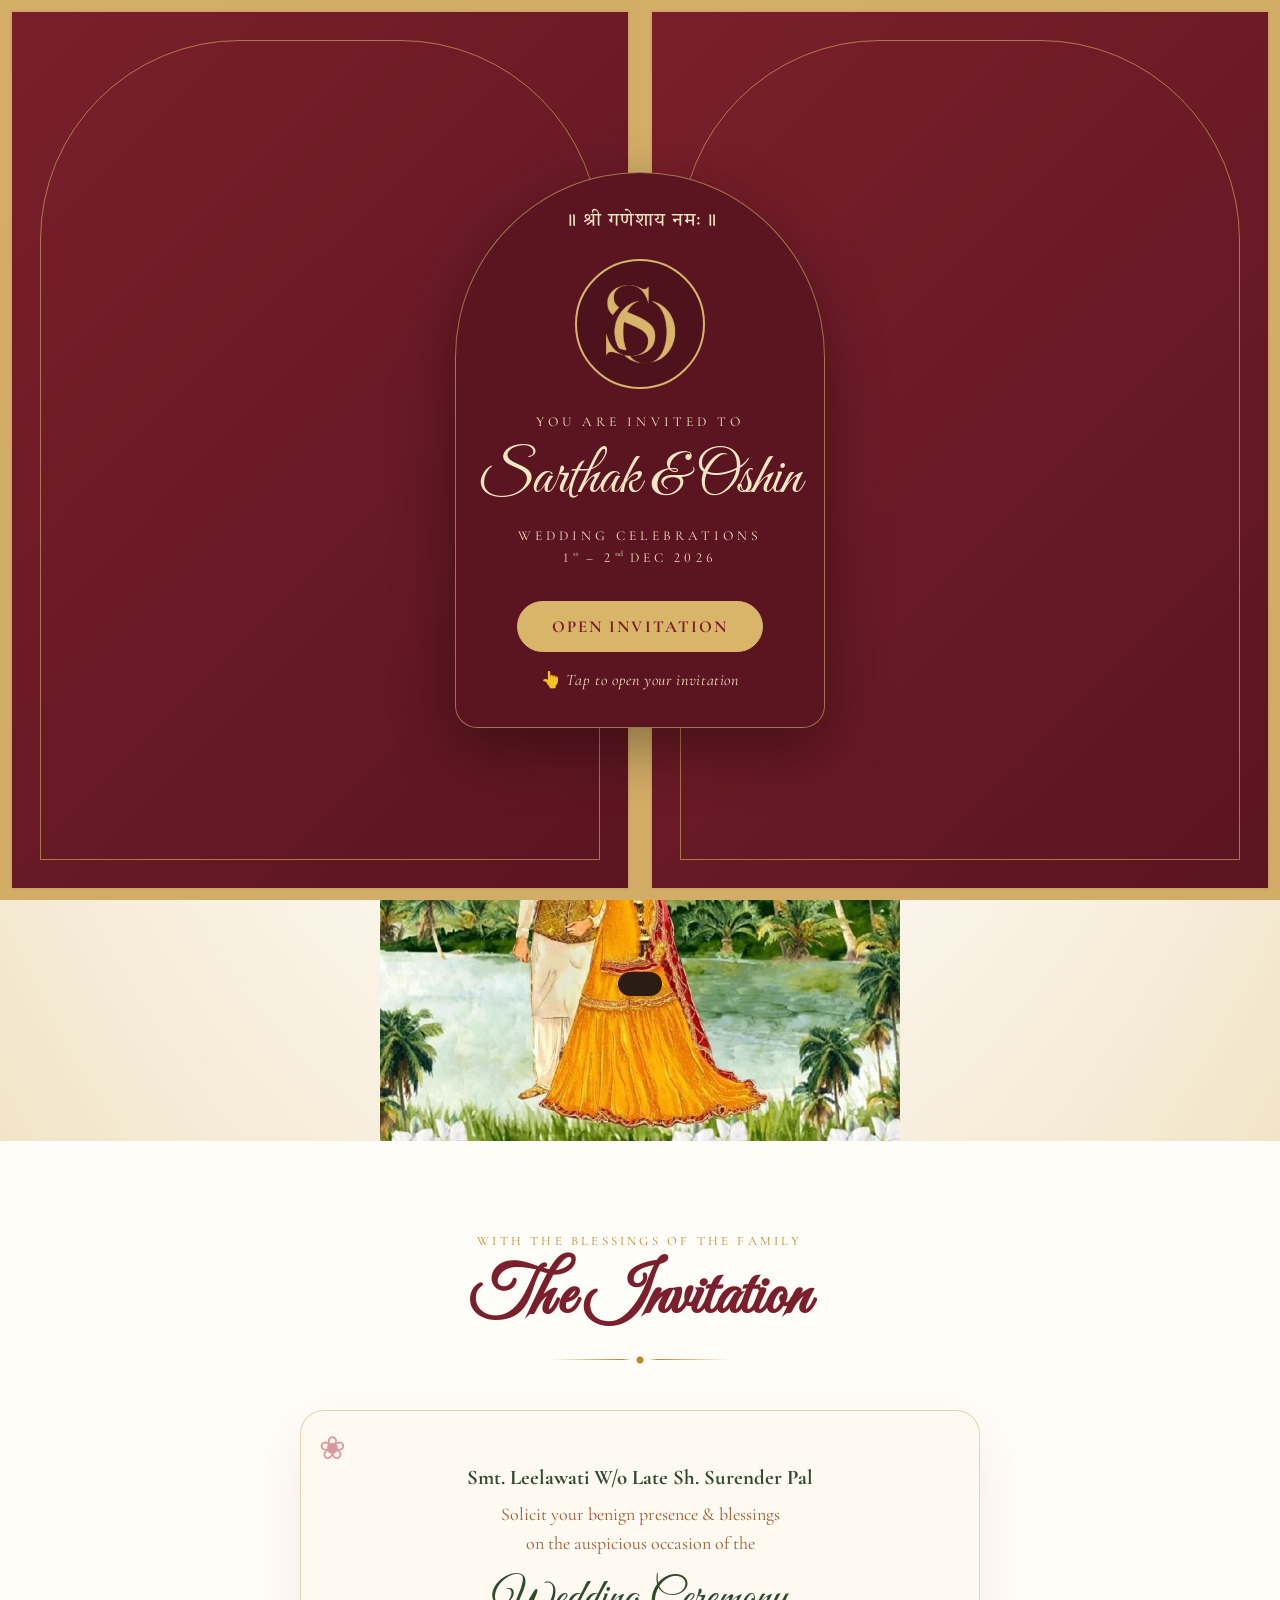
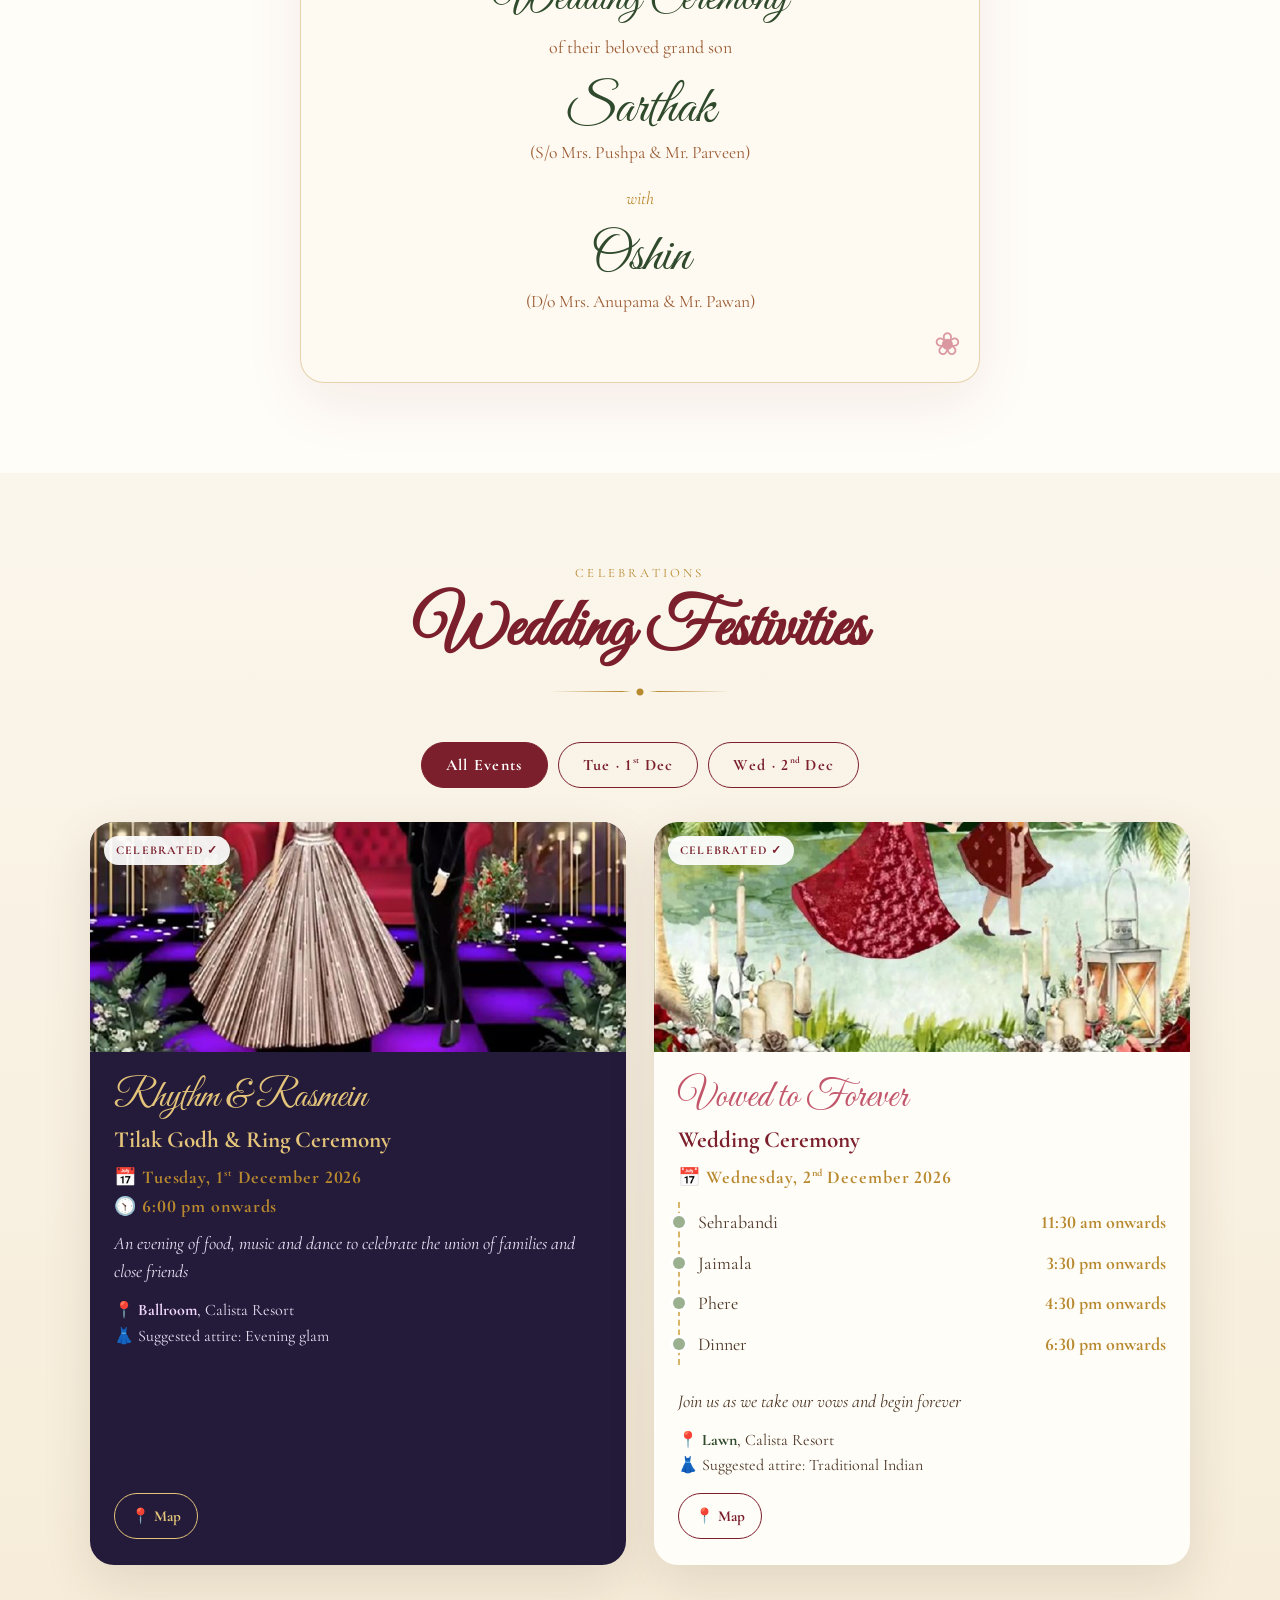
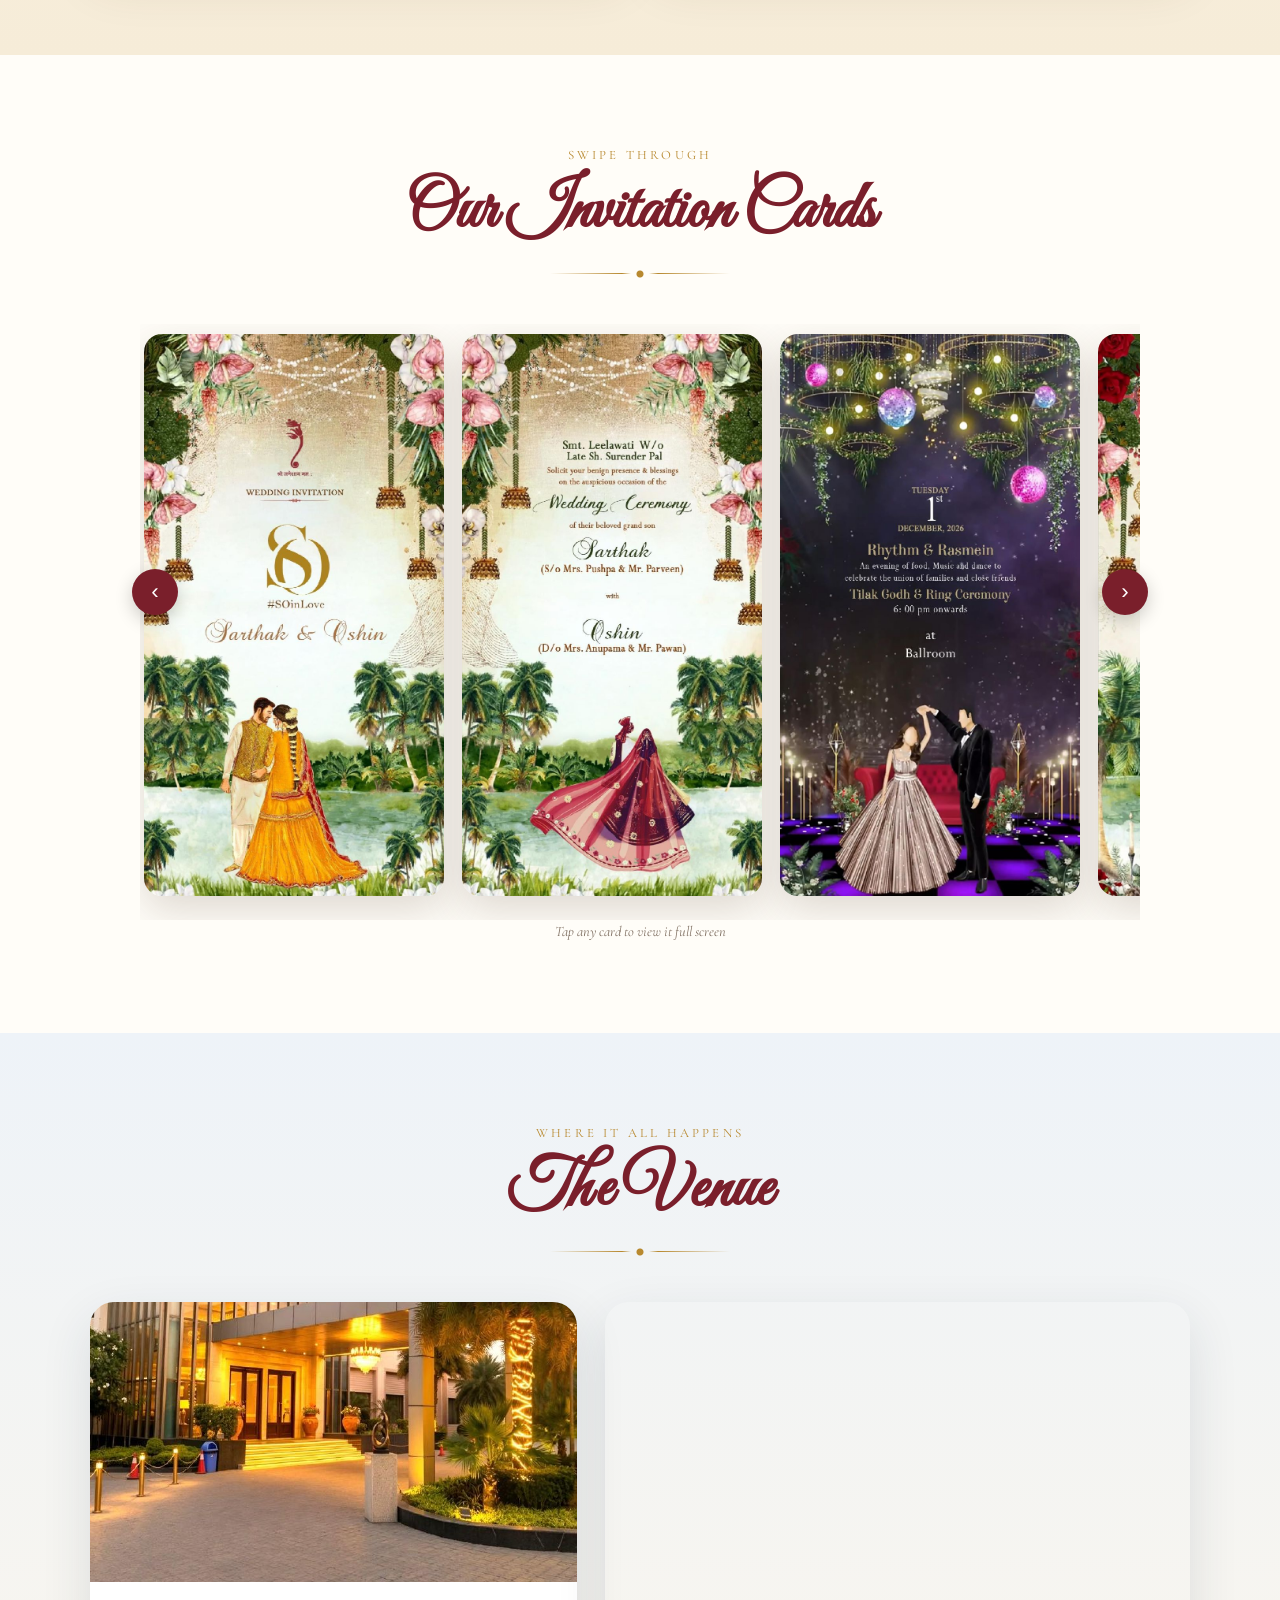
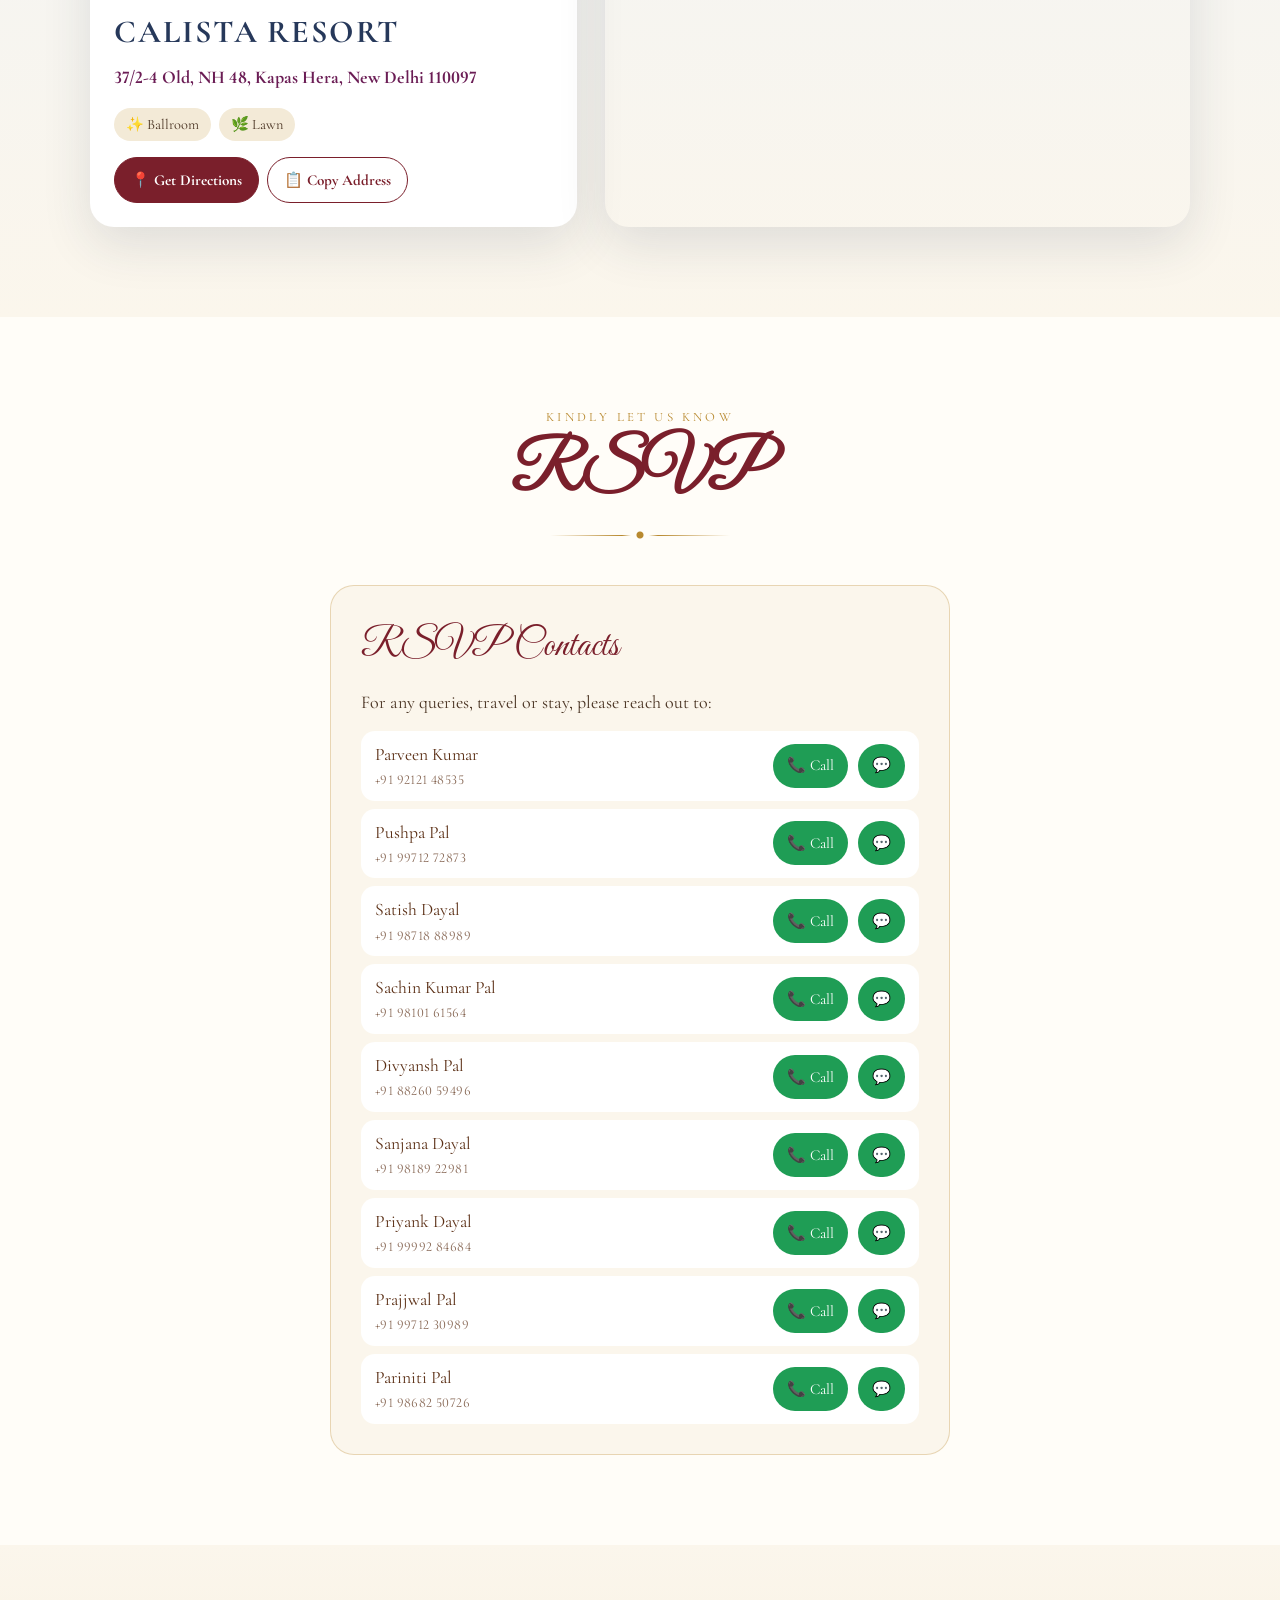
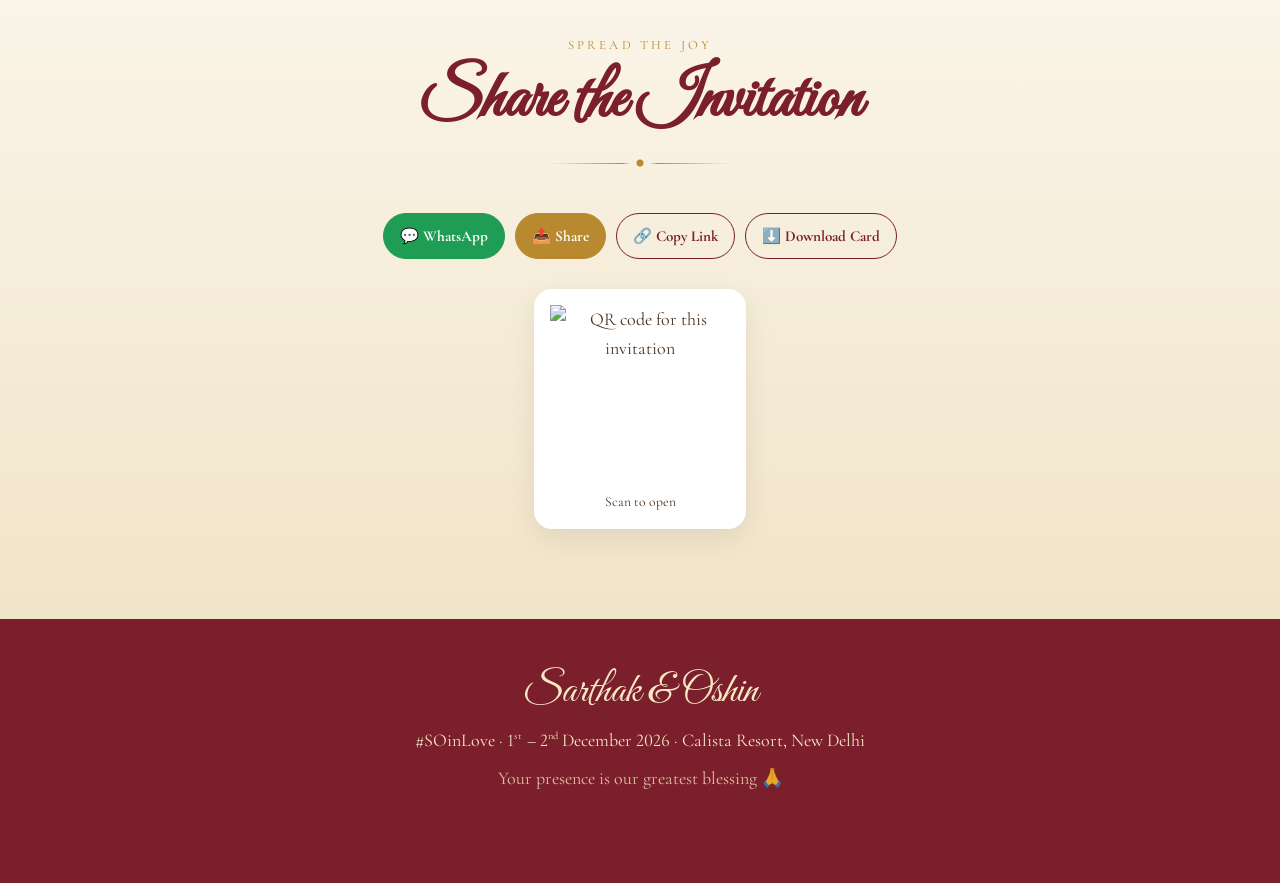
==== engagement-wedding/index.html @ 772fa1c4 "Add Engagement + Wedding invitation at /engagement-wedding/" ====
<!DOCTYPE html>
<html lang="en">
<head>
<meta charset="UTF-8">
<meta name="viewport" content="width=device-width,initial-scale=1">
<title>Sarthak &amp; Oshin | #SOinLove | 1–2 December 2026</title>
<meta name="description" content="You're invited to the wedding of Sarthak & Oshin, 1–2 December 2026 at Calista Resort, New Delhi. #SOinLove">
<meta property="og:title" content="Sarthak & Oshin are getting married! #SOinLove">
<meta property="og:description" content="Tilak Godh & Ring Ceremony and Wedding · 1–2 December 2026 · Calista Resort, New Delhi">
<meta property="og:image" content="https://sartz18.github.io/sarthak-weds-oshin/engagement-wedding/images/page-1.jpg">
<meta property="og:url" content="https://sartz18.github.io/sarthak-weds-oshin/engagement-wedding/">
<link rel="canonical" href="https://sartz18.github.io/sarthak-weds-oshin/engagement-wedding/">
<meta property="og:type" content="website">
<meta name="theme-color" content="#7a1f2b">
<link rel="icon" href="data:image/svg+xml,<svg xmlns='http://www.w3.org/2000/svg' viewBox='0 0 100 100'><text y='.9em' font-size='90'>💍</text></svg>">
<link rel="preconnect" href="https://fonts.googleapis.com">
<link rel="preconnect" href="https://fonts.gstatic.com" crossorigin>
<link href="https://fonts.googleapis.com/css2?family=Cormorant+Garamond:ital,wght@0,400;0,600;0,700;1,400&family=Great+Vibes&family=Tiro+Devanagari+Hindi&display=swap" rel="stylesheet">
<link rel="stylesheet" href="style.css?v=202611012238">
</head>
<body class="locked">

<canvas id="petals"></canvas>

<!-- Opening gate -->
<div id="gate">
  <div class="door l"></div><div class="door r"></div>
  <div class="gate-inner">
    <div class="ganesh">॥ श्री गणेशाय नमः ॥</div>
    <div class="mono" role="img" aria-label="SO monogram"></div>
    <p style="letter-spacing:.3em;font-size:.85rem">YOU ARE INVITED TO</p>
    <h1>Sarthak &amp; Oshin</h1>
    <p style="letter-spacing:.3em;font-size:.85rem">WEDDING CELEBRATIONS</p>
    <p style="letter-spacing:.3em;font-size:.85rem">1<sup class="ord">st</sup> – 2<sup class="ord">nd</sup> DEC 2026</p>
    <p id="guest-greet" style="font-style:italic;margin-top:6px"></p>
    <button class="gate-btn" id="open-btn">Open Invitation</button>
    <p class="gate-hint" aria-hidden="true"><span class="finger">👆</span> Tap to open your invitation</p>
  </div>
</div>

<nav id="nav">
  <a href="#home">Home</a><a href="#invite">Invitation</a><a href="#events">Events</a>
  <a href="#gallery">Cards</a><a href="#venue">Venue</a><a href="#rsvp">RSVP</a><a href="#share">Share</a>
</nav>

<!-- Hero -->
<header id="home">
  <div class="hero-ganesh reveal"><span class="g">🪔</span>श्री गणेशाय नमः</div>
  <p class="hero-tag reveal">WEDDING INVITATION</p>
  <div class="mono-big reveal" role="img" aria-label="SO monogram"></div>
  <div class="hashtag reveal">#SOinLove</div>
  <div class="names reveal">Sarthak &amp; Oshin</div>
  <div class="hero-date reveal">1<sup class="ord">st</sup> – 2<sup class="ord">nd</sup> December 2026</div>
  <div class="hero-venue reveal">Calista Resort · New Delhi</div>
  <div class="countdown reveal" id="countdown"></div>
  <div class="hero-art" role="img" aria-label="Illustration of Sarthak and Oshin"></div>
  <div class="scroll-hint"></div>
</header>

<!-- Invitation -->
<section id="invite">
  <div class="wrap">
    <p class="subtitle reveal">With the blessings of the family</p>
    <h2 class="title reveal">The Invitation</h2>
    <div class="divider"></div>
    <div class="blessing reveal">
      <div class="host">Smt. Leelawati W/o Late Sh. Surender Pal</div>
      <p class="lead">Solicit your benign presence &amp; blessings<br>on the auspicious occasion of the</p>
      <div class="occ">Wedding Ceremony</div>
      <p class="lead" style="margin-top:8px">of their beloved grand son</p>
      <div class="person"><div class="nm">Sarthak</div><div class="par">(S/o Mrs. Pushpa &amp; Mr. Parveen)</div></div>
      <div class="with">with</div>
      <div class="person"><div class="nm">Oshin</div><div class="par">(D/o Mrs. Anupama &amp; Mr. Pawan)</div></div>
    </div>
  </div>
</section>

<!-- Events -->
<section id="events">
  <div class="wrap">
    <p class="subtitle reveal">Celebrations</p>
    <h2 class="title reveal">Wedding Festivities</h2>
    <div class="divider"></div>
    <div class="day-tabs reveal">
      <button class="day-tab active" data-day="all">All Events</button>
      <button class="day-tab" data-day="1">Tue · 1<sup class="ord">st</sup> Dec</button>
      <button class="day-tab" data-day="2">Wed · 2<sup class="ord">nd</sup> Dec</button>
    </div>
    <div class="events-grid" id="events-grid"></div>
  </div>
</section>

<!-- Gallery -->
<section id="gallery">
  <div class="wrap">
    <p class="subtitle reveal">Swipe through</p>
    <h2 class="title reveal">Our Invitation Cards</h2>
    <div class="divider"></div>
    <div class="slider reveal">
      <button class="arrow prev" aria-label="Previous">‹</button>
      <div class="track" id="track"></div>
      <button class="arrow next" aria-label="Next">›</button>
    </div>
    <p class="hint">Tap any card to view it full screen</p>
  </div>
</section>
<div id="lightbox" role="dialog" aria-modal="true">
  <button id="lb-close" aria-label="Close">✕</button>
  <button id="lb-prev" aria-label="Previous">‹</button>
  <img id="lb-img" alt="Invitation card">
  <button id="lb-next" aria-label="Next">›</button>
  <div id="lb-count"></div>
</div>

<!-- Venue -->
<section id="venue">
  <div class="wrap">
    <p class="subtitle reveal">Where it all happens</p>
    <h2 class="title reveal">The Venue</h2>
    <div class="divider"></div>
    <div class="venue-grid">
      <div class="venue-card reveal">
        <div class="venue-photo" role="img" aria-label="Calista Resort entrance"></div>
        <div class="venue-info">
          <h3>CALISTA RESORT</h3>
          <div class="addr" id="venue-addr"></div>
          <div class="spots"><span>✨ Ballroom</span><span>🌿 Lawn</span></div>
          <div style="display:flex;gap:8px;flex-wrap:wrap">
            <a class="btn" id="dir-btn" target="_blank" rel="noopener">📍 Get Directions</a>
            <button class="btn ghost" id="copy-addr">📋 Copy Address</button>
          </div>
        </div>
      </div>
      <div class="map reveal"><iframe id="map-frame" loading="lazy" title="Map to Calista Resort" referrerpolicy="no-referrer-when-downgrade"></iframe></div>
    </div>
  </div>
</section>

<!-- RSVP -->
<section id="rsvp">
  <div class="wrap">
    <p class="subtitle reveal">Kindly let us know</p>
    <h2 class="title reveal">RSVP</h2>
    <div class="divider"></div>
    <div class="rsvp-grid">
      <div class="panel reveal">
        <h3>RSVP Contacts</h3>
        <p style="margin-bottom:14px">For any queries, travel or stay, please reach out to:</p>
        <ul class="hosts" id="hosts"></ul>
      </div>
    </div>
  </div>
</section>

<!-- Share -->
<section id="share">
  <div class="wrap">
    <p class="subtitle reveal">Spread the joy</p>
    <h2 class="title reveal">Share the Invitation</h2>
    <div class="divider"></div>
    <div class="share-row reveal">
      <button class="btn wa" id="share-wa">💬 WhatsApp</button>
      <button class="btn gold" id="share-native">📤 Share</button>
      <button class="btn ghost" id="share-copy">🔗 Copy Link</button>
      <a class="btn ghost" id="download-card" href="images/page-1.jpg" download="Sarthak-Oshin-Invite.jpg">⬇️ Download Card</a>
    </div>
    <div class="qr reveal"><img id="qr" alt="QR code for this invitation"><p style="font-size:.85rem;margin-top:6px">Scan to open</p></div>
  </div>
</section>

<footer>
  <div class="script">Sarthak &amp; Oshin</div>
  <p>#SOinLove · 1<sup class="ord">st</sup> – 2<sup class="ord">nd</sup> December 2026 · Calista Resort, New Delhi</p>
  <p style="margin-top:10px;opacity:.8">Your presence is our greatest blessing 🙏</p>
</footer>

<audio id="music" loop preload="none" src="music.mp3"></audio>
<button class="fab" id="music-btn" aria-label="Play music" hidden>🎵</button>
<button id="scroll-cue" aria-label="Scroll down for more details">Scroll down for details<span class="chev" aria-hidden="true"></span></button>
<button class="fab" id="top-btn" aria-label="Back to top">↑</button>
<div id="toast"></div>

<script src="app.js?v=202611012238"></script>
</body>
</html>
---- engagement-wedding/style.css ----
:root{
  --cream:#fbf6ec; --ivory:#fffdf8; --gold:#b8892f; --gold-2:#d9b56a;
  --maroon:#7a1f2b; --rose:#c2566b; --green:#2f4a2c; --ink:#4a3423;
  --night:#241a3a;
  --script:'Great Vibes',cursive; --serif:'Cormorant Garamond',Georgia,serif;
  --deva:'Tiro Devanagari Hindi',serif;
}
*{box-sizing:border-box;margin:0;padding:0}
html{scroll-behavior:smooth}
body{font-family:var(--serif);color:var(--ink);background:var(--cream);font-size:18px;line-height:1.6;overflow-x:hidden}
body.locked{overflow:hidden}
img{max-width:100%;display:block}
a{color:inherit}
.script{font-family:var(--script);font-weight:400}
.gold{color:var(--gold)}
section{padding:90px 20px;position:relative}
.wrap{max-width:1100px;margin:0 auto}
.title{font-family:var(--script);font-size:clamp(2.6rem,7vw,4.2rem);color:var(--maroon);text-align:center;line-height:1.1}
.subtitle{text-align:center;letter-spacing:.25em;text-transform:uppercase;font-size:.8rem;color:var(--gold);margin-bottom:10px}
.divider{width:180px;height:20px;margin:14px auto 40px;background:
  radial-gradient(circle,var(--gold) 3px,transparent 4px) center/20px 20px no-repeat,
  linear-gradient(90deg,transparent,var(--gold) 40%,transparent 45%,transparent 55%,var(--gold) 60%,transparent) center/100% 1px no-repeat}

/* ---------- Petals canvas ---------- */
#petals{position:fixed;inset:0;pointer-events:none;z-index:50}

/* ---------- Opening gate ---------- */
#gate{position:fixed;inset:0;z-index:100;display:flex;align-items:center;justify-content:center;
  background:radial-gradient(ellipse at center,#fffaf0 0%,#f3e3c3 70%,#e6cf9f 100%);transition:opacity 1s ease,visibility 1s}
#gate.open{opacity:0;visibility:hidden}
.door{position:absolute;top:0;bottom:0;width:50%;background:linear-gradient(135deg,#7a1f2b,#5a1520);transition:transform 1.4s cubic-bezier(.7,0,.3,1);
  box-shadow:inset 0 0 0 10px rgba(217,181,106,.5),inset 0 0 0 12px rgba(217,181,106,.9)}
.door.l{left:0;transform-origin:left}.door.r{right:0;transform-origin:right}
.door::after{content:"";position:absolute;inset:40px;border:1px solid rgba(217,181,106,.6);border-radius:200px 200px 0 0}
#gate.open .door.l{transform:perspective(1200px) rotateY(-100deg)}
#gate.open .door.r{transform:perspective(1200px) rotateY(100deg)}
.gate-inner{position:relative;z-index:2;text-align:center;color:#f7e7c4;padding:34px 22px;max-width:92vw;border-radius:200px 200px 24px 24px;background:#5a1520;border:1px solid rgba(217,181,106,.6);box-shadow:0 20px 60px rgba(0,0,0,.35);transition:opacity .5s}
#gate.open .gate-inner{opacity:0}
.gate-inner .ganesh{font-family:var(--deva);font-size:1.2rem;letter-spacing:.05em}
.gate-inner .mono{width:130px;height:130px;margin:22px auto;border-radius:50%;border:2px solid var(--gold-2);background:rgba(0,0,0,.15);animation:pulse 2.4s infinite;position:relative}
.gate-inner .mono::after{content:"";position:absolute;inset:22px 26px;background:var(--gold-2)}
.gate-inner h1{font-family:var(--script);font-weight:400;font-size:clamp(2.4rem,8vw,3.6rem)}
.gate-btn{margin-top:26px;padding:14px 34px;border-radius:40px;border:1px solid var(--gold-2);background:var(--gold-2);color:var(--maroon);
  font-family:var(--serif);font-size:1.05rem;font-weight:700;letter-spacing:.12em;text-transform:uppercase;cursor:pointer;animation:glow 2s infinite}
@keyframes pulse{0%,100%{transform:scale(1)}50%{transform:scale(1.06)}}
@keyframes glow{0%,100%{box-shadow:0 0 0 0 rgba(217,181,106,.6)}50%{box-shadow:0 0 0 14px rgba(217,181,106,0)}}

/* ---------- Nav ---------- */
nav{position:fixed;top:0;left:0;right:0;z-index:40;display:flex;justify-content:center;gap:4px;flex-wrap:wrap;padding:10px;
  background:rgba(251,246,236,.85);-webkit-backdrop-filter:blur(10px);backdrop-filter:blur(10px);border-bottom:1px solid rgba(184,137,47,.25);transform:translateY(-100%);transition:transform .4s}
nav.show{transform:none}
nav a{text-decoration:none;font-size:.85rem;letter-spacing:.12em;text-transform:uppercase;padding:6px 12px;border-radius:20px;color:var(--maroon)}
nav a:hover,nav a.active{background:var(--maroon);color:#fff}
@media(max-width:640px){nav{flex-wrap:nowrap;overflow-x:auto;justify-content:flex-start}nav a{white-space:nowrap;font-size:.75rem}}

/* ---------- Hero ---------- */
#home{min-height:100vh;min-height:100svh;padding:80px 20px 0;display:flex;flex-direction:column;align-items:center;text-align:center;
  background:radial-gradient(ellipse at top,#fffdf6 0%,var(--cream) 60%,#f1e4c8 100%);overflow:hidden}
.hero-ganesh{font-family:var(--deva);color:var(--maroon);font-size:1rem}
.hero-ganesh .g{font-size:2.6rem;display:block;line-height:1}
.hero-tag{letter-spacing:.3em;font-size:.85rem;color:var(--ink);margin-top:14px}
.mono-big{width:clamp(120px,32vw,170px);aspect-ratio:507/567;margin:14px auto 10px;
  background:linear-gradient(120deg,#9c7221,#e8c97a,#9c7221);background-size:200% auto;animation:shine 4s linear infinite}
.gate-inner .mono::after,.mono-big{-webkit-mask:url(images/monogram.png) center/contain no-repeat;mask:url(images/monogram.png) center/contain no-repeat}
@keyframes shine{to{background-position:200% center}}
.hashtag{font-style:italic;color:var(--ink);font-size:1.1rem}
.names{font-family:var(--script);font-size:clamp(3rem,11vw,5.5rem);color:#8d5a3b;line-height:1.1;margin-top:8px}
.hero-date{margin-top:10px;font-size:1.15rem;letter-spacing:.2em;text-transform:uppercase;color:var(--maroon)}
.hero-venue{font-size:1rem;color:var(--ink)}
.countdown{display:flex;gap:12px;justify-content:center;margin:26px 0;flex-wrap:wrap}
.cd{min-width:78px;padding:12px 8px;border-radius:14px;background:var(--ivory);border:1px solid rgba(184,137,47,.35);box-shadow:0 6px 20px rgba(122,31,43,.08)}
.cd b{display:block;font-size:2rem;color:var(--maroon);line-height:1.1;font-variant-numeric:lining-nums tabular-nums}
.cd span{font-size:.7rem;letter-spacing:.2em;text-transform:uppercase;color:var(--gold)}
.cd-msg{font-family:var(--script);font-size:2.2rem;color:var(--maroon)}
.hero-art{width:min(520px,100%);margin-top:auto;aspect-ratio:760/640;background:url(images/page-1.jpg) center bottom/cover no-repeat;
  -webkit-mask-image:linear-gradient(to bottom,transparent 0%,#000 25%);mask-image:linear-gradient(to bottom,transparent 0%,#000 25%)}
.scroll-hint{position:absolute;bottom:18px;left:50%;transform:translateX(-50%);width:26px;height:42px;border:2px solid var(--maroon);border-radius:14px;opacity:.7}
.scroll-hint::after{content:"";position:absolute;left:50%;top:8px;width:4px;height:8px;margin-left:-2px;border-radius:2px;background:var(--maroon);animation:scroll 1.6s infinite}
@keyframes scroll{to{transform:translateY(14px);opacity:0}}

/* ---------- Family / invitation ---------- */
#invite{background:var(--ivory)}
.blessing{max-width:680px;margin:0 auto;text-align:center;padding:50px 28px;border-radius:24px;background:#fffaf1;
  border:1px solid rgba(184,137,47,.35);box-shadow:0 20px 60px rgba(122,31,43,.08);position:relative}
.blessing::before,.blessing::after{content:"❀";position:absolute;font-size:2rem;color:var(--rose);opacity:.6}
.blessing::before{top:12px;left:18px}.blessing::after{bottom:12px;right:18px}
.blessing .host{font-weight:700;font-size:1.3rem;color:var(--green)}
.blessing .lead{color:#9a5b33;margin:6px 0 18px}
.blessing .occ{font-family:var(--script);font-size:2.8rem;color:var(--green);line-height:1.1}
.person{margin:16px 0}
.person .nm{font-family:var(--script);font-size:3.4rem;color:var(--green);line-height:1.1}
.person .par{color:#9a5b33;font-size:1.1rem}
.with{font-style:italic;color:var(--gold)}

/* ---------- Events ---------- */
#events{background:linear-gradient(180deg,var(--cream),#f6ecd8)}
.day-tabs{display:flex;justify-content:center;gap:10px;margin-bottom:34px;flex-wrap:wrap}
.day-tab{padding:12px 24px;border-radius:40px;border:1px solid var(--maroon);background:transparent;color:var(--maroon);font-family:var(--serif);
  font-size:1rem;font-weight:700;letter-spacing:.08em;cursor:pointer;transition:.3s}
.day-tab.active,.day-tab:hover{background:var(--maroon);color:#fff}
.events-grid{display:grid;grid-template-columns:repeat(auto-fit,minmax(300px,1fr));gap:28px}
.ev{border-radius:24px;overflow:hidden;background:var(--ivory);box-shadow:0 18px 50px rgba(74,52,35,.12);display:flex;flex-direction:column;
  transition:transform .5s,box-shadow .5s;transform-style:preserve-3d}
.ev:hover{box-shadow:0 26px 70px rgba(122,31,43,.2)}
.ev.hidden{display:none}
.ev-art{height:230px;background-size:cover;background-position:center 100%;position:relative}
.ev-art .badge{position:absolute;top:14px;left:14px;padding:5px 12px;border-radius:20px;font-size:.75rem;font-weight:700;letter-spacing:.1em;
  text-transform:uppercase;background:rgba(255,255,255,.92);color:var(--maroon)}
.ev-art .badge.live{background:#d6304a;color:#fff;animation:glow 1.6s infinite}
.ev-body{padding:24px 24px 26px;flex:1;display:flex;flex-direction:column}
.ev-theme{font-family:var(--script);font-size:2.4rem;line-height:1.1;color:var(--rose)}
.ev h3{font-size:1.45rem;color:var(--maroon);margin:4px 0}
.ev .when{color:var(--gold);font-weight:700;letter-spacing:.05em}
.ev .desc{font-style:italic;margin:8px 0 12px}
.ev .where{font-size:1rem}
.ev .where b{color:var(--green)}
.timeline{list-style:none;margin:10px 0 14px;border-left:2px dashed var(--gold-2);padding-left:18px}
.timeline li{position:relative;padding:6px 0;display:flex;justify-content:space-between;gap:10px}
.timeline li::before{content:"";position:absolute;left:-25px;top:14px;width:12px;height:12px;border-radius:50%;background:var(--gold);box-shadow:0 0 0 3px #fff}
.timeline li.done::before{background:#9bb08f}
.timeline li.now::before{background:#d6304a;animation:glow 1.6s infinite}
.timeline li span:last-child{color:var(--gold);font-weight:700;white-space:nowrap}
.ev-actions{margin-top:auto;display:flex;gap:8px;flex-wrap:wrap;padding-top:14px}
.btn{display:inline-flex;align-items:center;gap:6px;padding:10px 16px;border-radius:30px;border:1px solid var(--maroon);background:var(--maroon);color:#fff;
  font-family:var(--serif);font-size:.95rem;font-weight:700;text-decoration:none;cursor:pointer;transition:.25s}
.btn:hover{transform:translateY(-2px);box-shadow:0 8px 20px rgba(122,31,43,.25)}
.btn.ghost{background:transparent;color:var(--maroon)}
.btn.gold{background:var(--gold);border-color:var(--gold)}
.btn.wa{background:#1f9d55;border-color:#1f9d55}
.ev.night{background:var(--night);color:#e9e2f5}
.ev.night h3,.ev.night .ev-theme{color:#e3c47a}
.ev.night .where b{color:#f1d7ff}
.ev.night .btn.ghost{color:#e3c47a;border-color:#e3c47a}

/* ---------- Gallery ---------- */
#gallery{background:var(--ivory)}
.slider{position:relative;max-width:1000px;margin:0 auto}
.track{display:flex;gap:18px;overflow-x:auto;scroll-snap-type:x mandatory;padding:10px 4px 24px;scrollbar-width:none}
.track::-webkit-scrollbar{display:none}
.track figure{flex:0 0 min(300px,75vw);scroll-snap-align:center;border-radius:18px;overflow:hidden;cursor:zoom-in;box-shadow:0 14px 40px rgba(74,52,35,.18);transition:transform .4s}
.track figure:hover{transform:scale(1.03)}
.track img{width:100%;aspect-ratio:760/1425;object-fit:cover}
.arrow{position:absolute;top:45%;transform:translateY(-50%);width:46px;height:46px;border-radius:50%;border:none;background:var(--maroon);color:#fff;font-size:1.4rem;cursor:pointer;z-index:2;box-shadow:0 6px 18px rgba(0,0,0,.2)}
.arrow.prev{left:-8px}.arrow.next{right:-8px}
@media(max-width:640px){.arrow{display:none}}
.hint{text-align:center;font-size:.9rem;font-style:italic;opacity:.7}
#lightbox{position:fixed;inset:0;z-index:90;background:rgba(20,10,10,.92);display:none;align-items:center;justify-content:center;padding:20px}
#lightbox.show{display:flex}
#lightbox img{max-height:92vh;max-width:92vw;border-radius:12px;box-shadow:0 0 60px rgba(0,0,0,.6)}
#lightbox button{position:absolute;background:rgba(255,255,255,.15);color:#fff;border:none;width:50px;height:50px;border-radius:50%;font-size:1.5rem;cursor:pointer}
#lb-close{top:16px;right:16px}#lb-prev{left:12px;top:50%}#lb-next{right:12px;top:50%}
#lb-count{position:absolute;bottom:16px;left:0;right:0;text-align:center;color:#ddd;font-size:.9rem}

/* ---------- Venue ---------- */
#venue{background:linear-gradient(180deg,#eef3f8,var(--cream))}
.venue-grid{display:grid;grid-template-columns:1fr 1.2fr;gap:28px;align-items:stretch}
@media(max-width:800px){.venue-grid{grid-template-columns:1fr}}
.venue-card{border-radius:24px;overflow:hidden;background:#fff;box-shadow:0 18px 50px rgba(36,48,72,.12);display:flex;flex-direction:column}
.venue-photo{height:280px;background:url(images/page-6.jpg) center 85%/cover}
.venue-info{padding:24px}
.venue-info h3{font-size:2rem;letter-spacing:.06em;color:#26385a}
.venue-info .addr{color:#6b1d55;font-weight:700;margin:6px 0 16px}
.spots{display:flex;gap:8px;flex-wrap:wrap;margin-bottom:16px}
.spots span{padding:5px 12px;border-radius:20px;background:#f3ead7;font-size:.9rem}
.map{border-radius:24px;overflow:hidden;min-height:360px;box-shadow:0 18px 50px rgba(36,48,72,.12)}
.map iframe{width:100%;height:100%;min-height:360px;border:0}

/* ---------- RSVP ---------- */
#rsvp{background:var(--ivory)}
.rsvp-grid{display:grid;grid-template-columns:1fr 1fr;gap:28px}
@media(max-width:800px){.rsvp-grid{grid-template-columns:1fr}}
.panel{background:var(--cream);border-radius:24px;padding:30px;border:1px solid rgba(184,137,47,.3)}
.panel h3{font-family:var(--script);font-size:2.4rem;color:var(--maroon);font-weight:400;margin-bottom:10px}
.hosts{list-style:none;display:grid;gap:8px}
.hosts li{display:flex;justify-content:space-between;align-items:center;gap:10px;padding:10px 14px;background:#fff;border-radius:14px;font-size:1.1rem;color:#5a2e14}
.hosts .ph{display:block;font-size:.85rem;opacity:.75;letter-spacing:.03em}
.hosts .acts{display:flex;gap:6px;flex-shrink:0}
.hosts a{font-size:.85rem;text-decoration:none;padding:5px 10px;border-radius:16px;background:#1f9d55;color:#fff}
form label{display:block;font-size:.85rem;letter-spacing:.12em;text-transform:uppercase;color:var(--gold);margin:12px 0 4px}
form input,form select,form textarea{width:100%;padding:12px 14px;border-radius:12px;border:1px solid rgba(184,137,47,.45);background:#fff;font-family:var(--serif);font-size:1.05rem;color:var(--ink)}
form textarea{min-height:90px;resize:vertical}
.checks{display:flex;flex-wrap:wrap;gap:8px}
.checks label{display:flex;align-items:center;gap:6px;margin:0;padding:8px 12px;border-radius:20px;background:#fff;border:1px solid rgba(184,137,47,.4);
  text-transform:none;letter-spacing:0;font-size:.95rem;color:var(--ink);cursor:pointer}
.checks input{width:auto}
form .btn{margin-top:18px;width:100%;justify-content:center;font-size:1.05rem;padding:14px}

/* ---------- Share / footer ---------- */
#share{text-align:center;background:linear-gradient(180deg,var(--cream),#f1e4c8)}
.share-row{display:flex;gap:10px;justify-content:center;flex-wrap:wrap;margin:20px 0 30px}
.qr{display:inline-block;padding:16px;background:#fff;border-radius:18px;box-shadow:0 10px 30px rgba(0,0,0,.08)}
.qr img{width:180px;height:180px}
footer{background:var(--maroon);color:#f7e7c4;text-align:center;padding:40px 20px 90px}
footer .script{font-size:2.6rem}

/* ---------- Floating buttons / toast ---------- */
.fab{position:fixed;right:16px;z-index:45;width:52px;height:52px;border-radius:50%;border:none;background:var(--maroon);color:#fff;font-size:1.3rem;
  cursor:pointer;box-shadow:0 8px 24px rgba(0,0,0,.25);display:flex;align-items:center;justify-content:center}
#music-btn{bottom:84px}#top-btn{bottom:20px;opacity:0;pointer-events:none;transition:.3s}
#top-btn.show{opacity:1;pointer-events:auto}
#music-btn.playing{animation:spin 4s linear infinite}
@keyframes spin{to{transform:rotate(360deg)}}
#toast{position:fixed;bottom:24px;left:50%;transform:translate(-50%,120px);background:#2b1d14;color:#fff;padding:12px 22px;border-radius:30px;z-index:95;transition:transform .4s;font-size:1rem}
#toast.show{transform:translate(-50%,0)}

/* ---------- Reveal animation ---------- */
.reveal{opacity:0;transform:translateY(40px);transition:opacity 1s ease,transform 1s ease}
.reveal.in{opacity:1;transform:none}
@media(prefers-reduced-motion:reduce){*{animation:none!important;transition:none!important}.reveal{opacity:1;transform:none}}
.fab[hidden]{display:none}
@media(max-width:420px){.countdown{gap:7px}.cd{min-width:70px;padding:10px 4px}.cd b{font-size:1.7rem}.cd span{font-size:.6rem;letter-spacing:.12em}}

/* single RSVP contacts panel, centred */
.rsvp-grid{grid-template-columns:1fr;max-width:620px;margin:0 auto}
.hero-date sup{text-transform:lowercase;font-size:.6em;letter-spacing:.05em;vertical-align:super;line-height:0}

/* ================= Mobile fixes ================= */
/* 3 & 4. Comfortable tap targets (≈44px) */
nav a{min-height:44px;display:inline-flex;align-items:center;padding:6px 14px}
.btn{min-height:44px}
.hosts .acts{gap:10px}
.hosts a{min-height:44px;min-width:44px;display:inline-flex;align-items:center;justify-content:center;padding:6px 14px;border-radius:22px;font-size:.95rem}
/* 4. Menu: fade at the edge shows it can be swiped */
@media(max-width:640px){
  nav{padding:4px 6px;scrollbar-width:none;-webkit-overflow-scrolling:touch;
    -webkit-mask-image:linear-gradient(90deg,#000 85%,transparent);mask-image:linear-gradient(90deg,#000 85%,transparent)}
  nav::-webkit-scrollbar{display:none}
  nav.at-end{-webkit-mask-image:none;mask-image:none}
  /* 10. Scroll hint overlapped the couple illustration */
  .scroll-hint{display:none}
}
/* 5. Readable countdown labels on small phones */
@media(max-width:420px){.cd span{font-size:11px;letter-spacing:.06em}}
/* 1. Floating buttons step aside when they'd cover a button/link */
.fab{transition:opacity .25s,transform .25s}
.fab.dodge{opacity:0!important;pointer-events:none!important;transform:scale(.6)}
/* 6. No "stuck" hover effects on touch screens */
@media(hover:none){
  nav a:hover:not(.active){background:transparent;color:var(--maroon)}
  .day-tab:hover:not(.active){background:transparent;color:var(--maroon)}
  .btn:hover{transform:none;box-shadow:none}
  .ev:hover{box-shadow:0 18px 50px rgba(74,52,35,.12)}
  .track figure:hover{transform:none}
}
/* Respect iPhone home-indicator area */
#top-btn{bottom:calc(20px + env(safe-area-inset-bottom))}
#music-btn{bottom:calc(84px + env(safe-area-inset-bottom))}

/* RSVP contacts: keep names/numbers tidy on small phones */
.hosts .ph{white-space:nowrap}
@media(max-width:640px){#rsvp .panel{padding:22px 16px}.hosts li{padding:10px 12px}}
@media(max-width:380px){.hosts .lbl{display:none}.hosts a{padding:6px 10px}}

/* ---------- Guidance: tap-to-open + scroll-down cues ---------- */
.gate-hint{margin-top:16px;font-size:1rem;font-style:italic;letter-spacing:.04em;color:#f7e7c4;opacity:.95}
.gate-hint .finger{display:inline-block;font-style:normal;animation:tap 1.4s ease-in-out infinite}
@keyframes tap{0%,100%{transform:translateY(0)}50%{transform:translateY(-7px)}}
.scroll-hint{display:none!important}
#scroll-cue{position:fixed;left:50%;bottom:calc(22px + env(safe-area-inset-bottom));z-index:46;transform:translate(-50%,30px);opacity:0;pointer-events:none;
  display:flex;flex-direction:column;align-items:center;gap:2px;padding:10px 20px 8px;min-height:44px;border:1px solid rgba(217,181,106,.7);border-radius:30px;
  background:rgba(122,31,43,.92);color:#f7e7c4;font-family:var(--serif);font-size:.95rem;font-weight:700;letter-spacing:.08em;cursor:pointer;
  box-shadow:0 10px 30px rgba(0,0,0,.25);transition:opacity .5s,transform .5s;white-space:nowrap}
#scroll-cue.show{opacity:1;transform:translate(-50%,0);pointer-events:auto}
#scroll-cue .chev{width:12px;height:12px;border-right:2px solid currentColor;border-bottom:2px solid currentColor;transform:rotate(45deg);animation:chev 1.4s ease-in-out infinite}
@keyframes chev{0%,100%{transform:translateY(-3px) rotate(45deg);opacity:.6}50%{transform:translateY(3px) rotate(45deg);opacity:1}}

/* Dates: show "1" as a real one (not like "I") and small, raised st/nd */
body,button,input,select,textarea{font-variant-numeric:lining-nums;font-feature-settings:"lnum" 1}
sup.ord{font-size:.58em;line-height:0;vertical-align:super;text-transform:lowercase;letter-spacing:.02em;margin-left:.04em;font-weight:inherit}
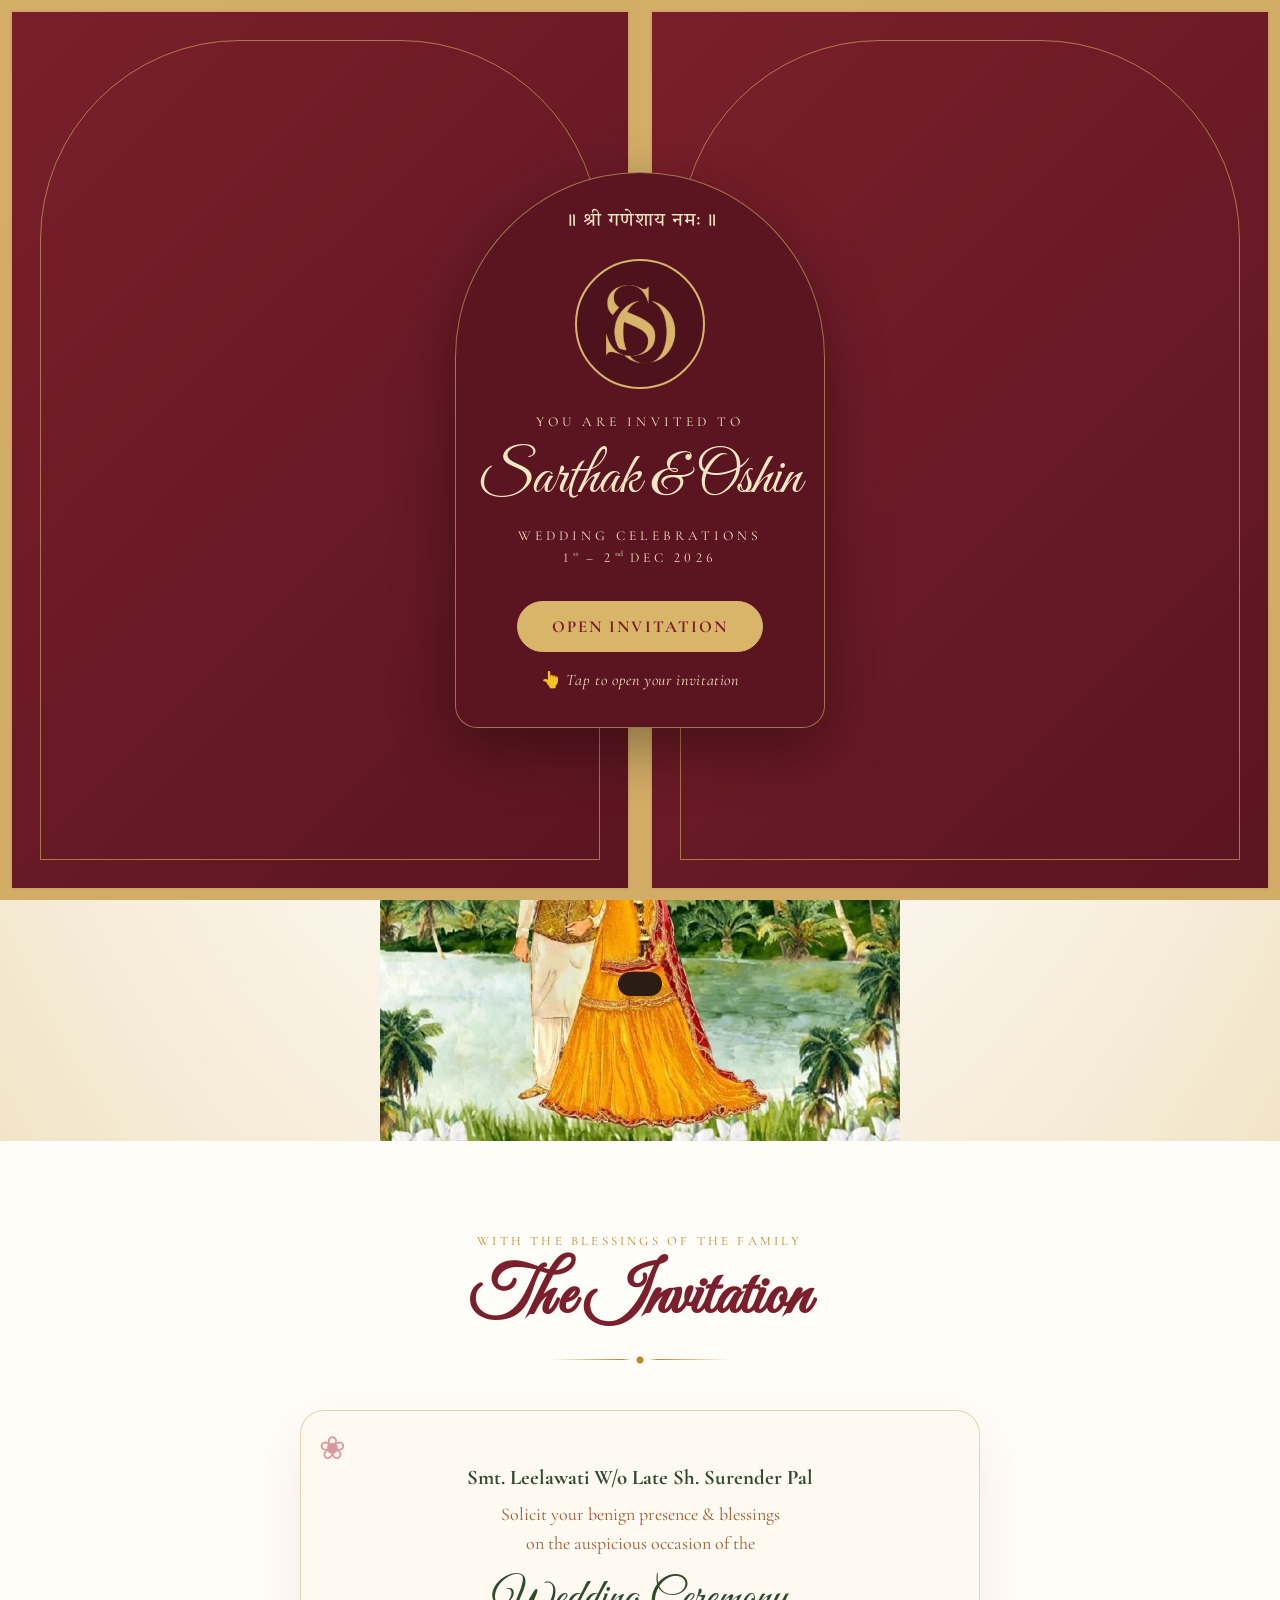
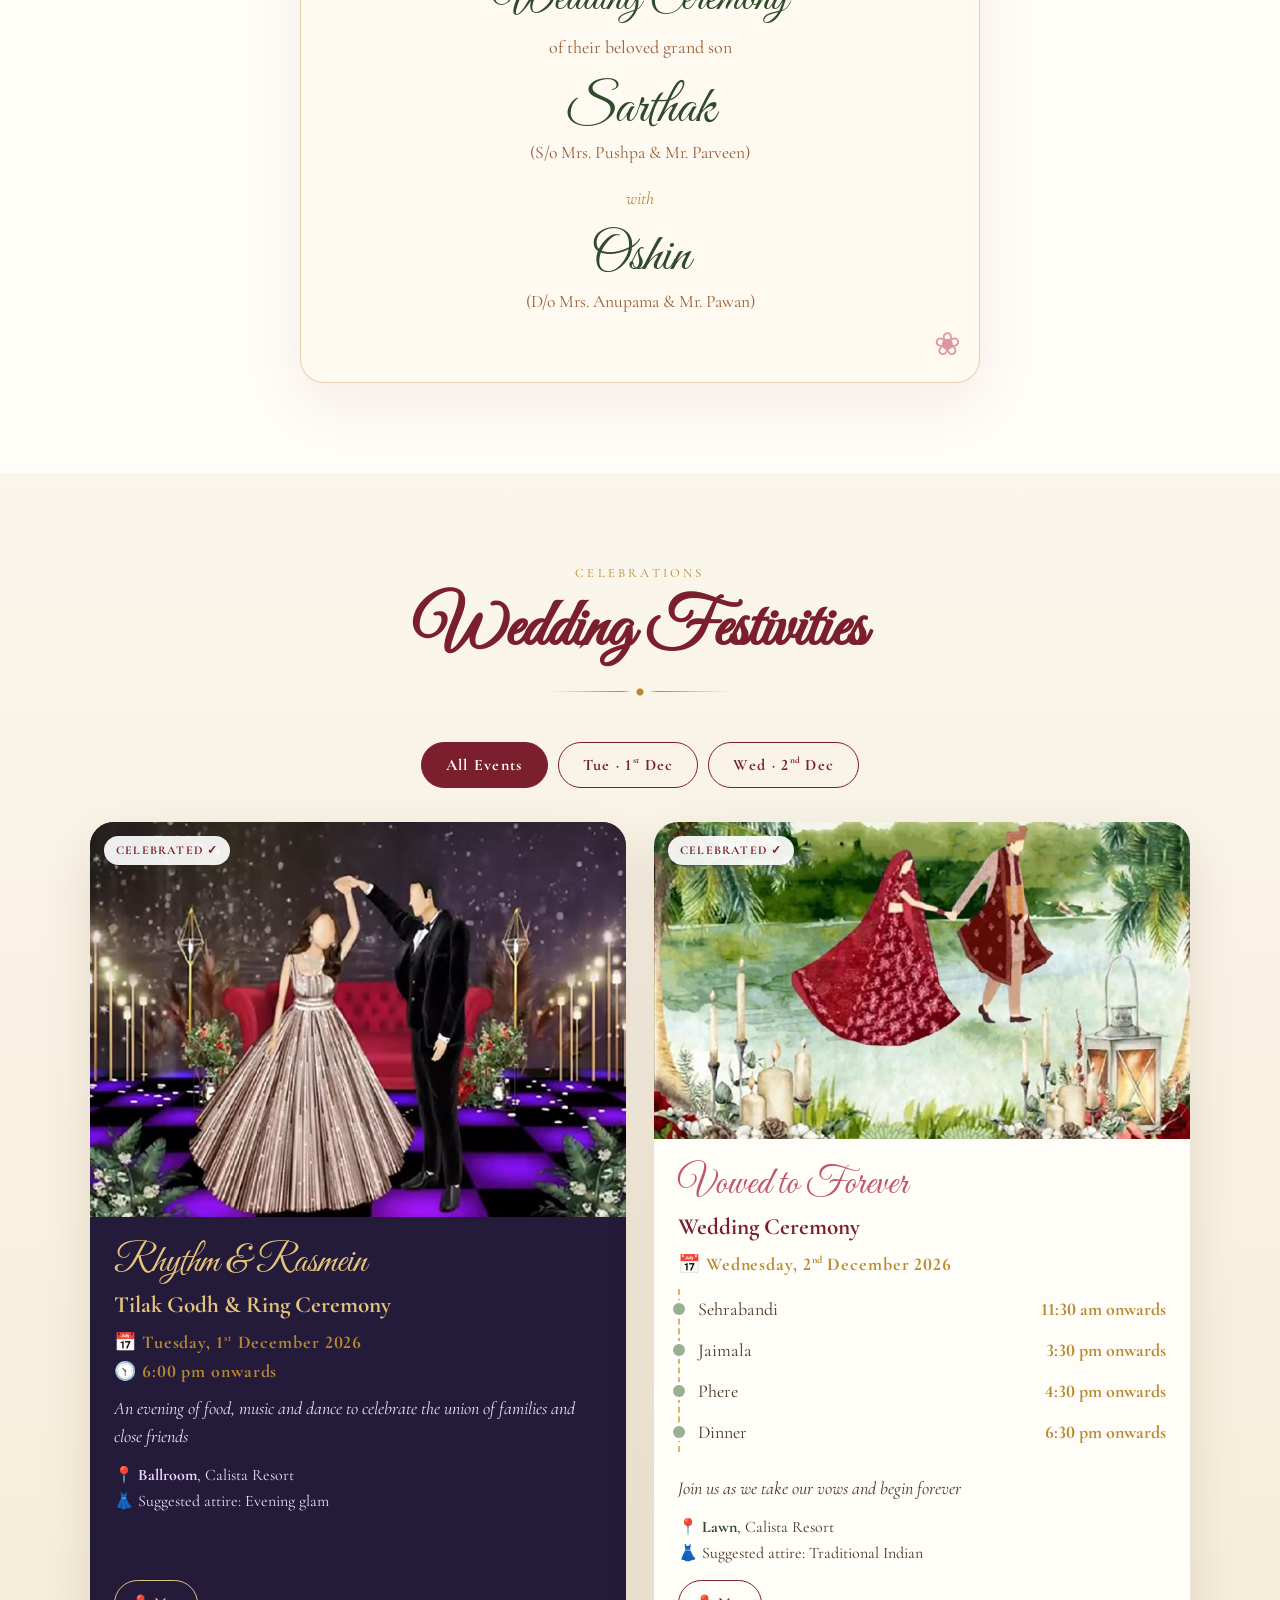
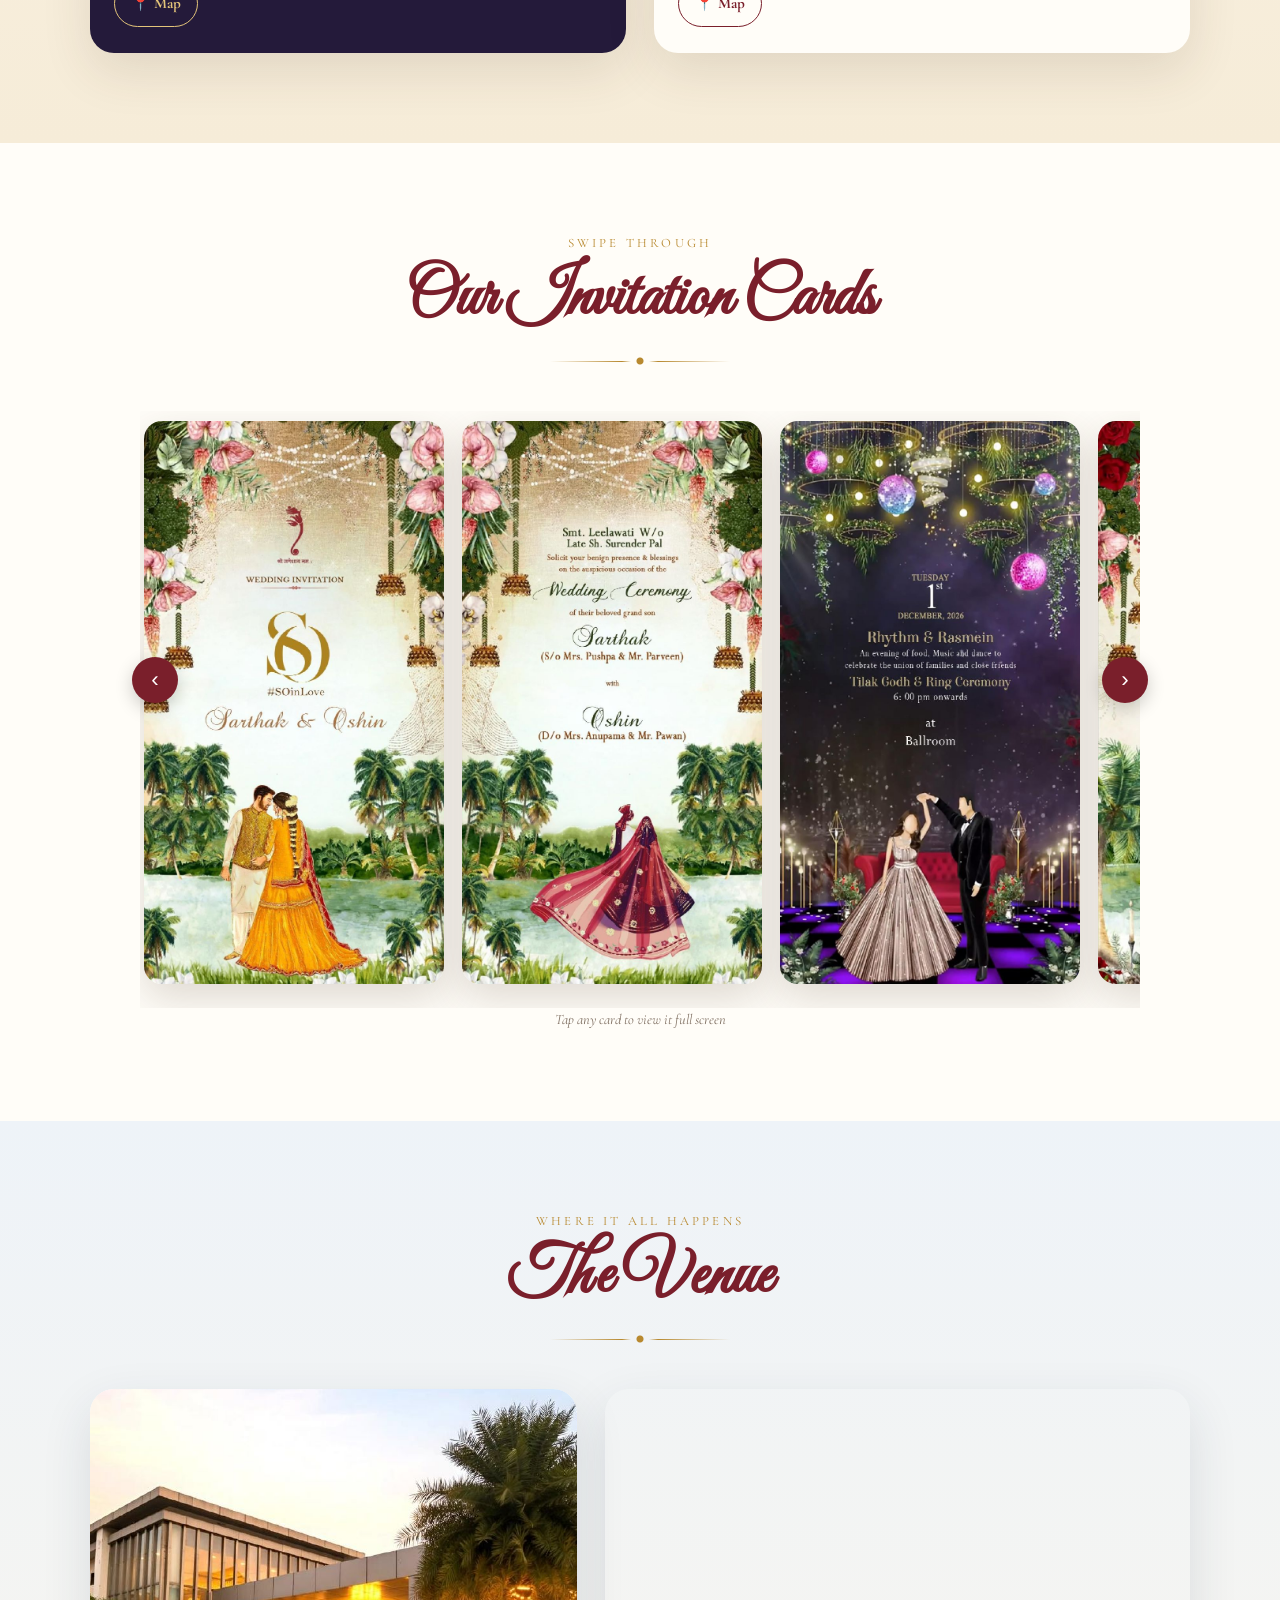
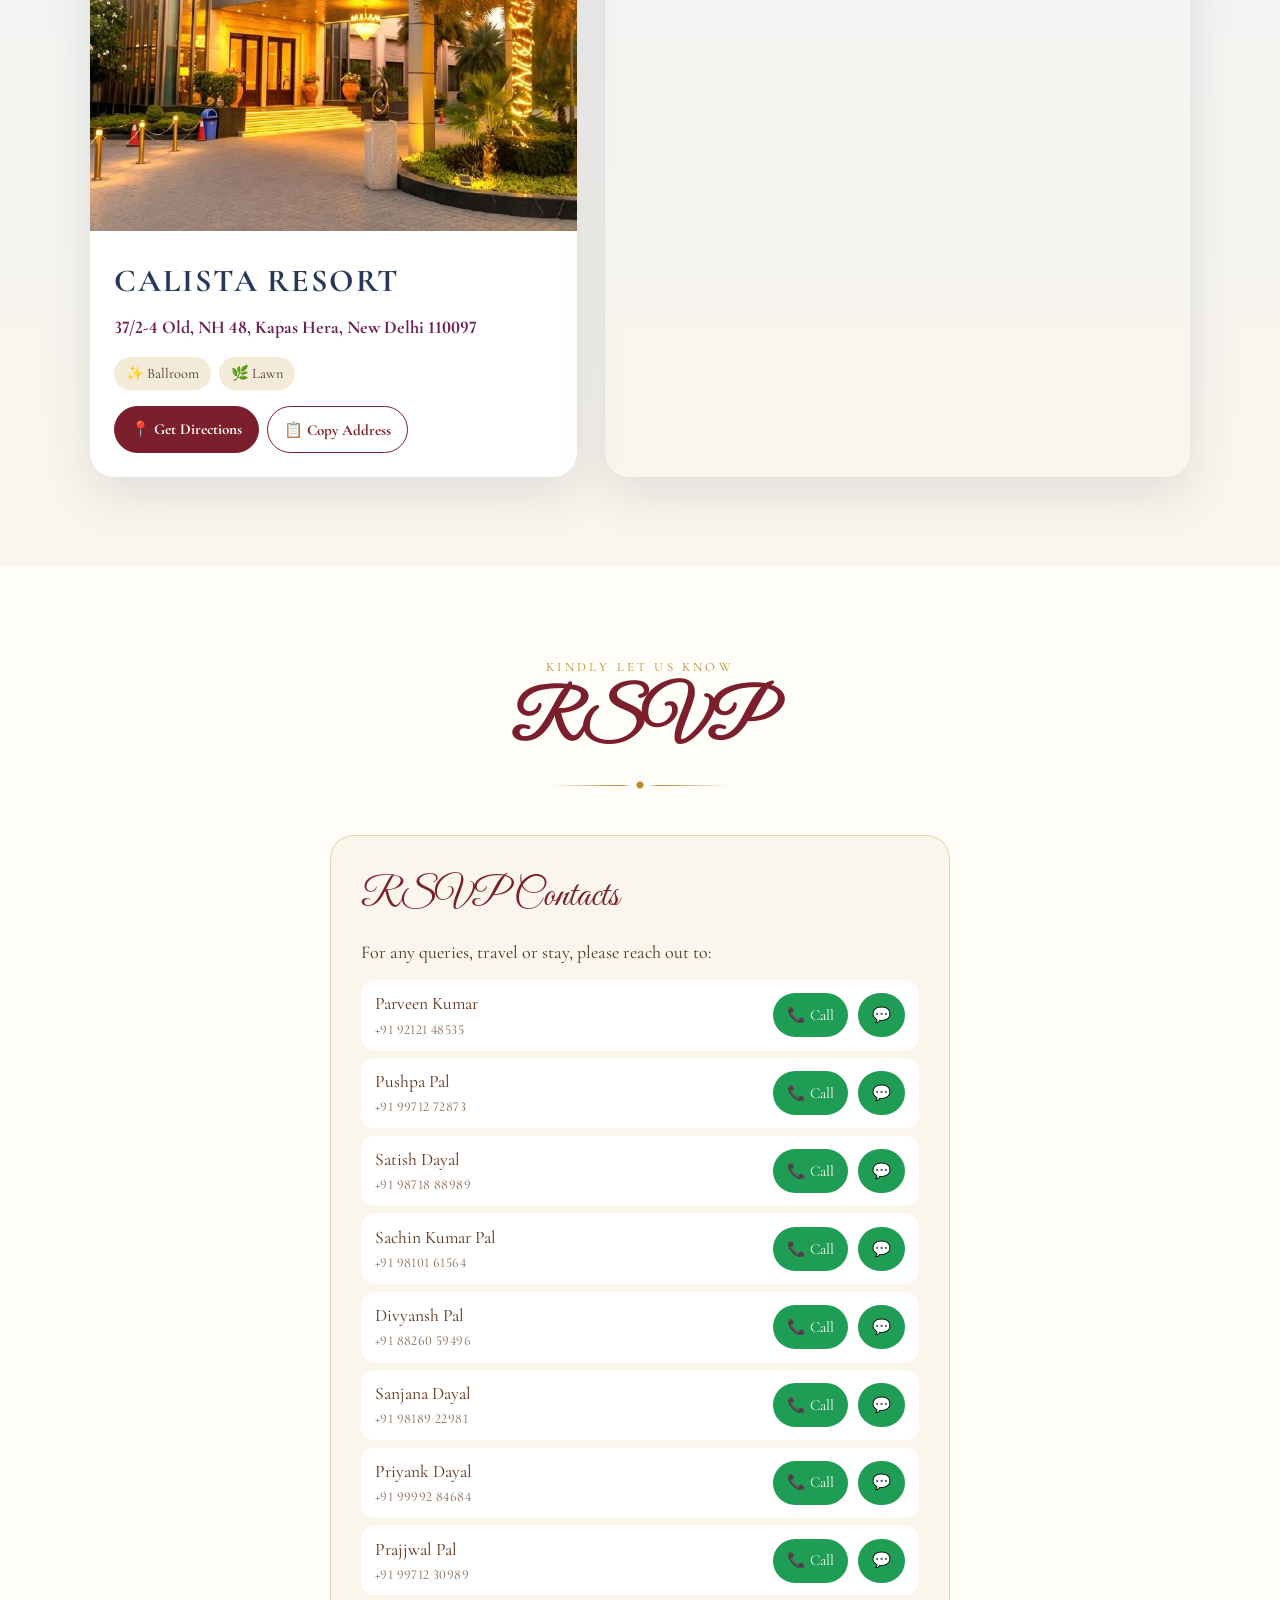
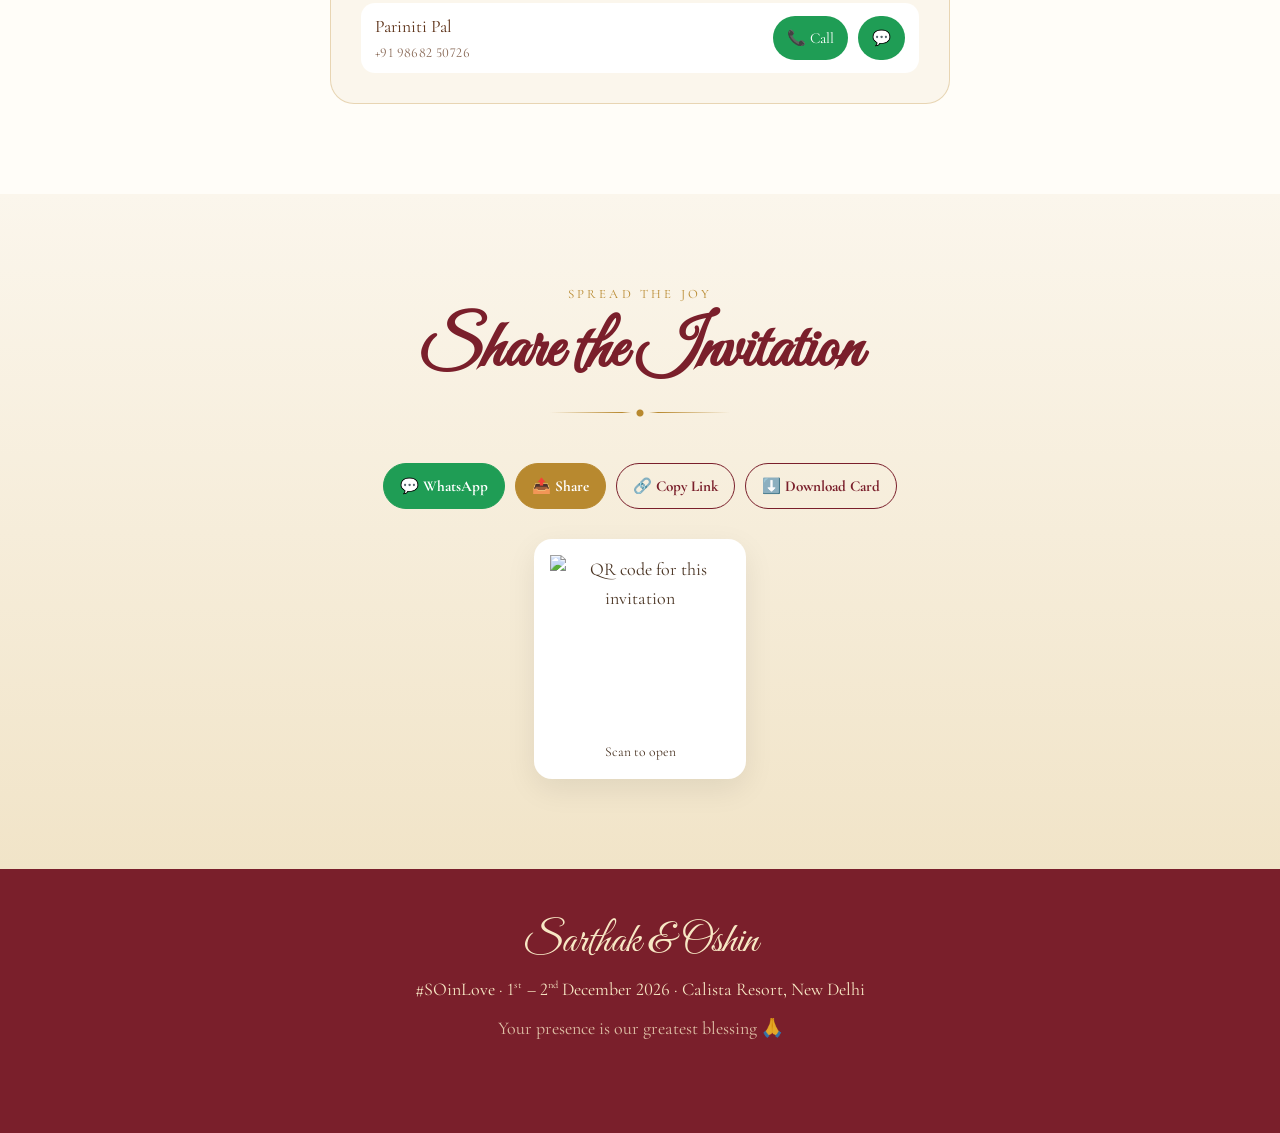
==== commit 02321b70: "Never crop characters in illustrations (event cards, venue, hero) across all invites" ====
--- a/engagement-wedding/index.html
+++ b/engagement-wedding/index.html
@@ -16,7 +16,7 @@
 <link rel="preconnect" href="https://fonts.googleapis.com">
 <link rel="preconnect" href="https://fonts.gstatic.com" crossorigin>
 <link href="https://fonts.googleapis.com/css2?family=Cormorant+Garamond:ital,wght@0,400;0,600;0,700;1,400&family=Great+Vibes&family=Tiro+Devanagari+Hindi&display=swap" rel="stylesheet">
-<link rel="stylesheet" href="style.css?v=202611012238">
+<link rel="stylesheet" href="style.css?v=202611012254">
 </head>
 <body class="locked">
 
@@ -180,6 +180,6 @@
 <button class="fab" id="top-btn" aria-label="Back to top">↑</button>
 <div id="toast"></div>
 
-<script src="app.js?v=202611012238"></script>
+<script src="app.js?v=202611012254"></script>
 </body>
 </html>
--- a/engagement-wedding/style.css
+++ b/engagement-wedding/style.css
@@ -267,3 +267,11 @@
 /* Dates: show "1" as a real one (not like "I") and small, raised st/nd */
 body,button,input,select,textarea{font-variant-numeric:lining-nums;font-feature-settings:"lnum" 1}
 sup.ord{font-size:.58em;line-height:0;vertical-align:super;text-transform:lowercase;letter-spacing:.02em;margin-left:.04em;font-weight:inherit}
+
+/* Illustrations: never crop the characters — show full width + full figure height at any screen size */
+.ev-art{height:auto;background-size:100% auto!important;background-position:center bottom!important;aspect-ratio:760/450}
+.ev-art[style*="page-3"]{aspect-ratio:760/410}   /* Haldi couple */
+.ev-art[style*="page-4"]{aspect-ratio:760/560}   /* Ring ceremony couple */
+.ev-art[style*="page-5"]{aspect-ratio:760/450}   /* Wedding couple */
+.venue-photo{height:auto;aspect-ratio:760/690;background-size:100% auto!important;background-position:center 76%!important}
+.hero-art{aspect-ratio:760/640;-webkit-mask-image:linear-gradient(to bottom,transparent 0%,#000 18%);mask-image:linear-gradient(to bottom,transparent 0%,#000 18%)}
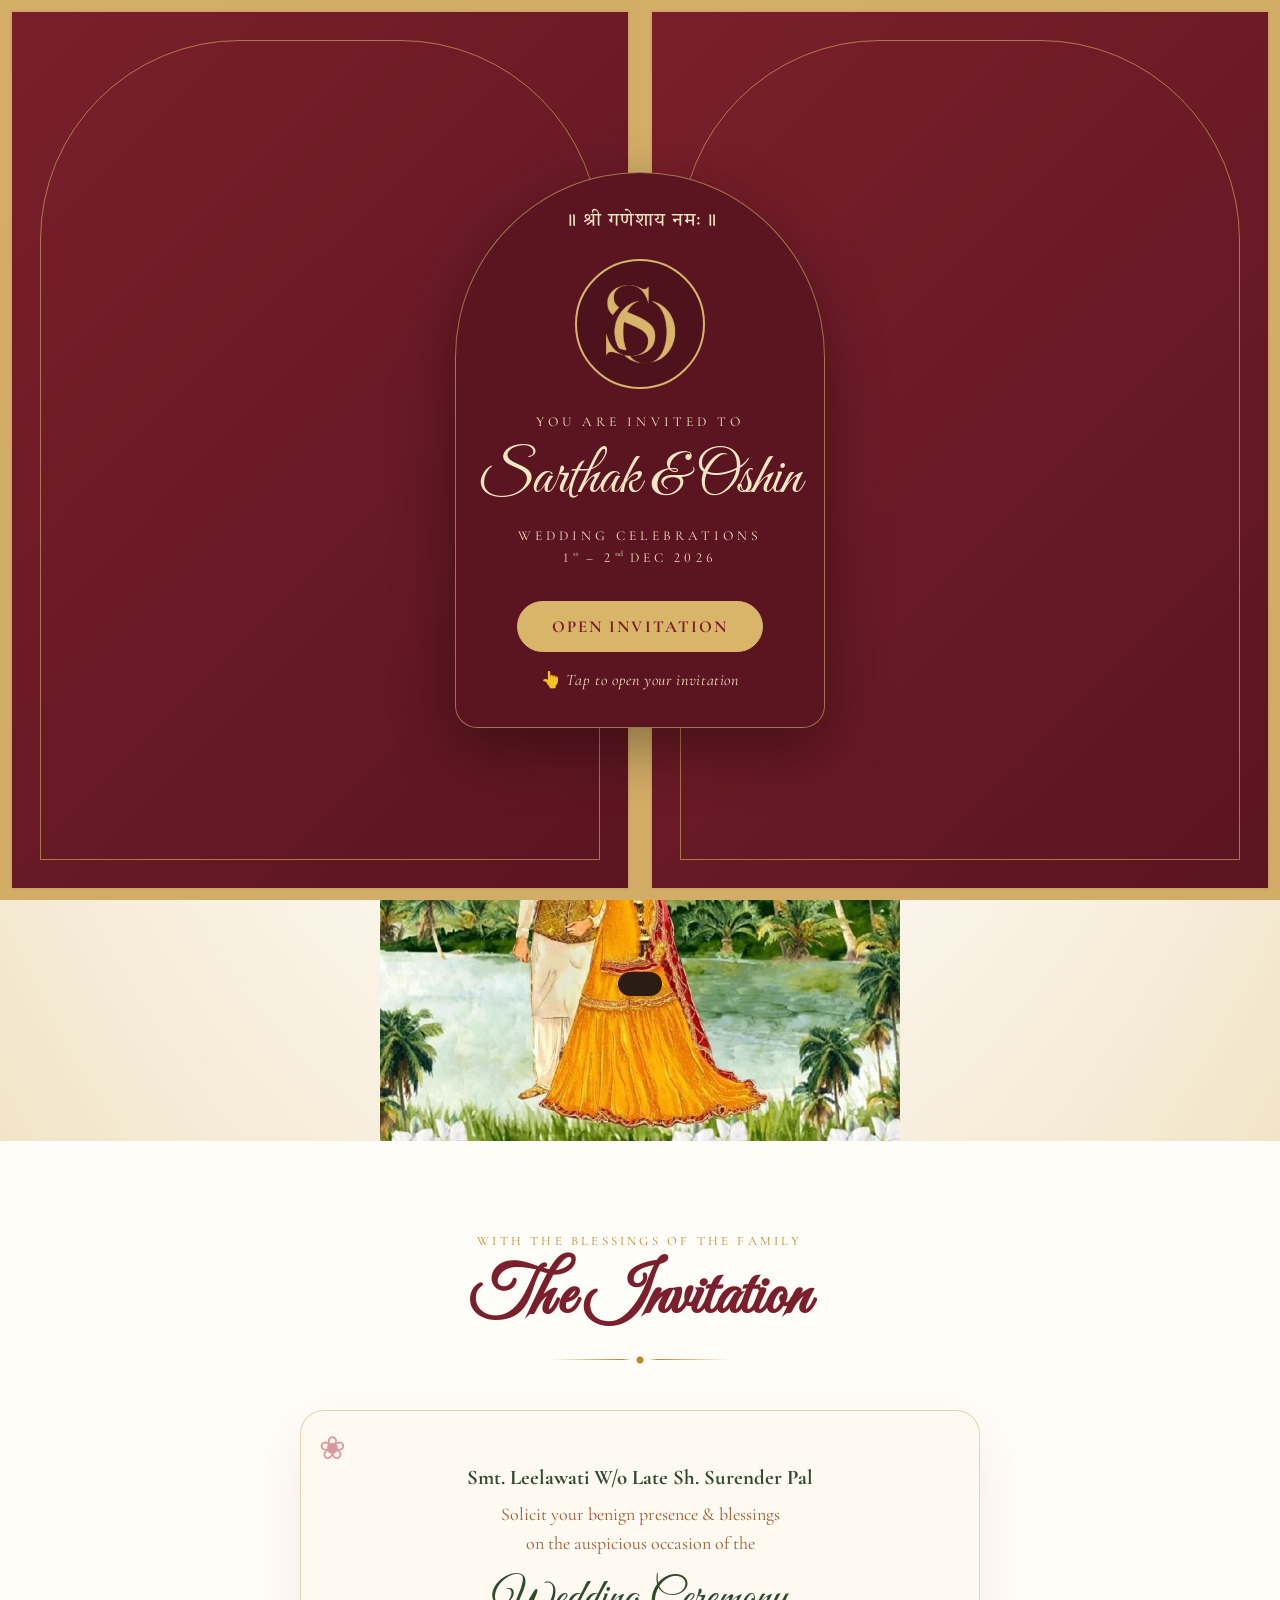
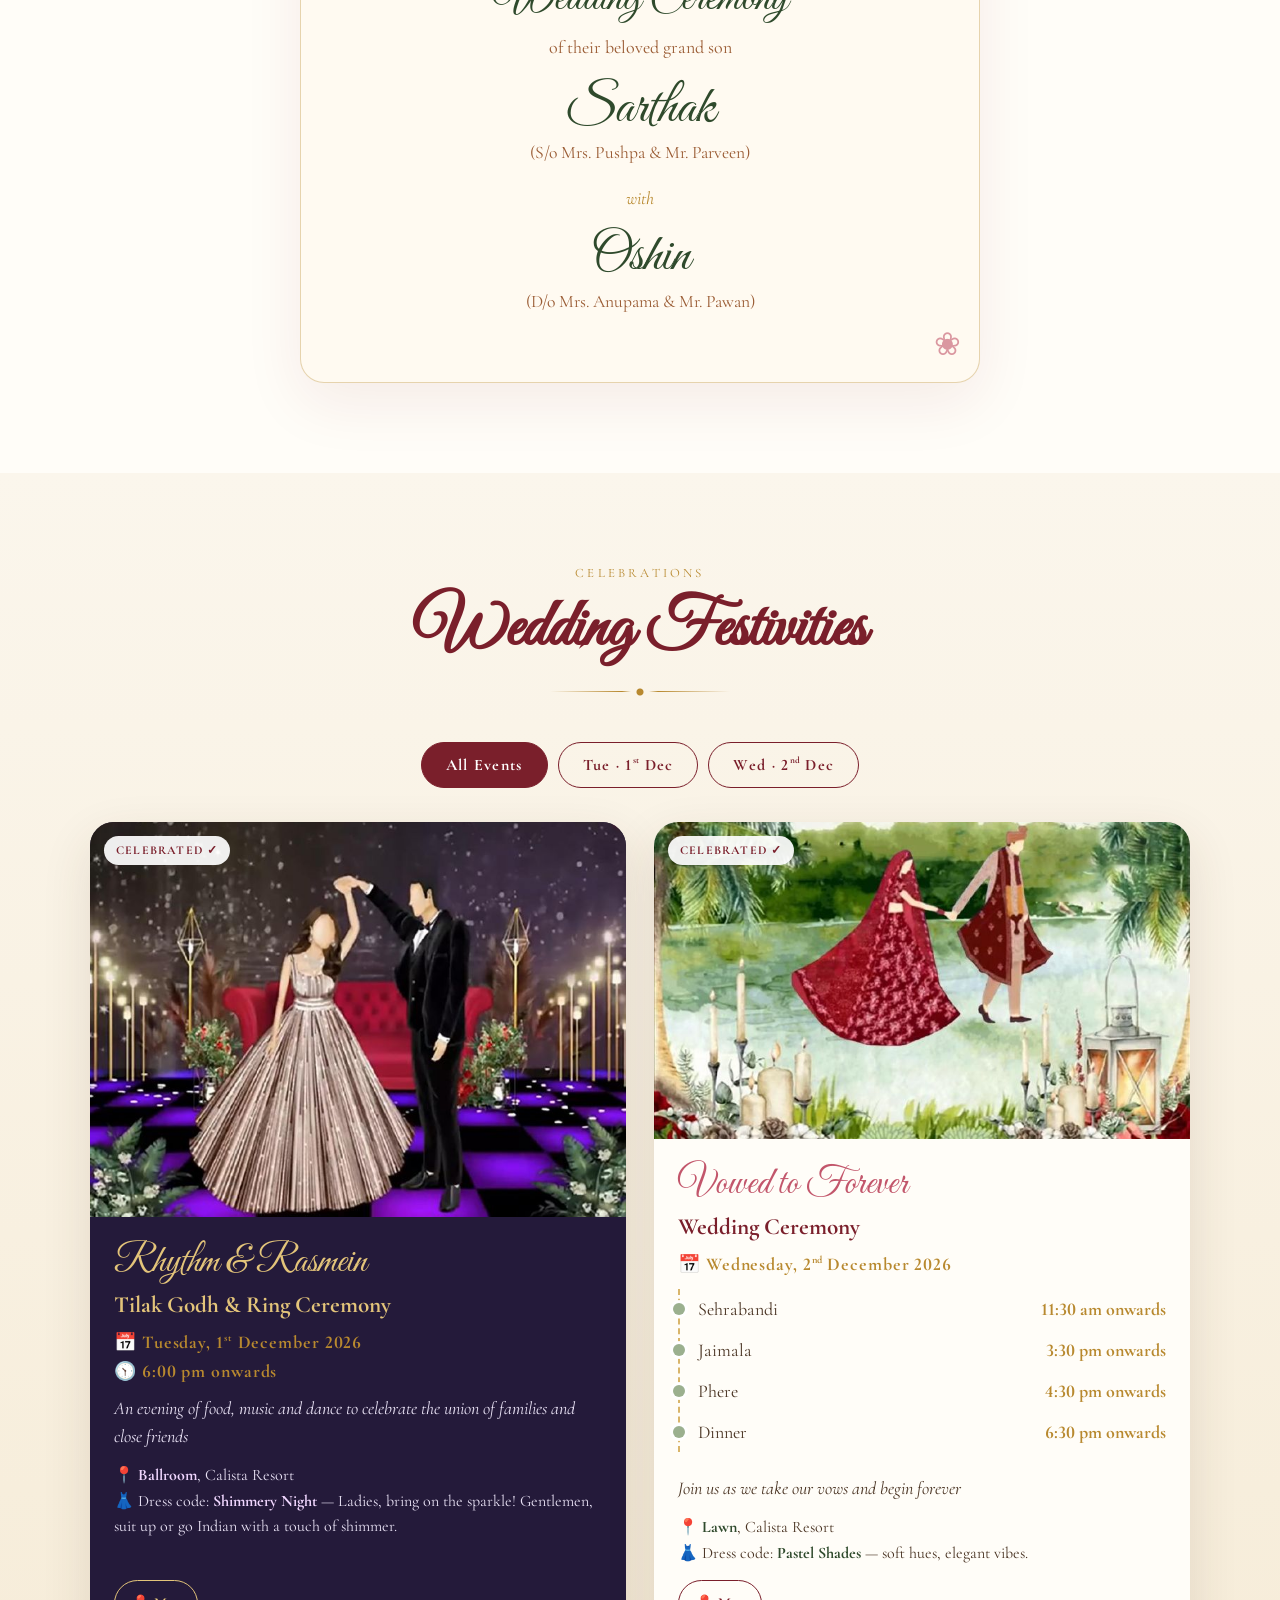
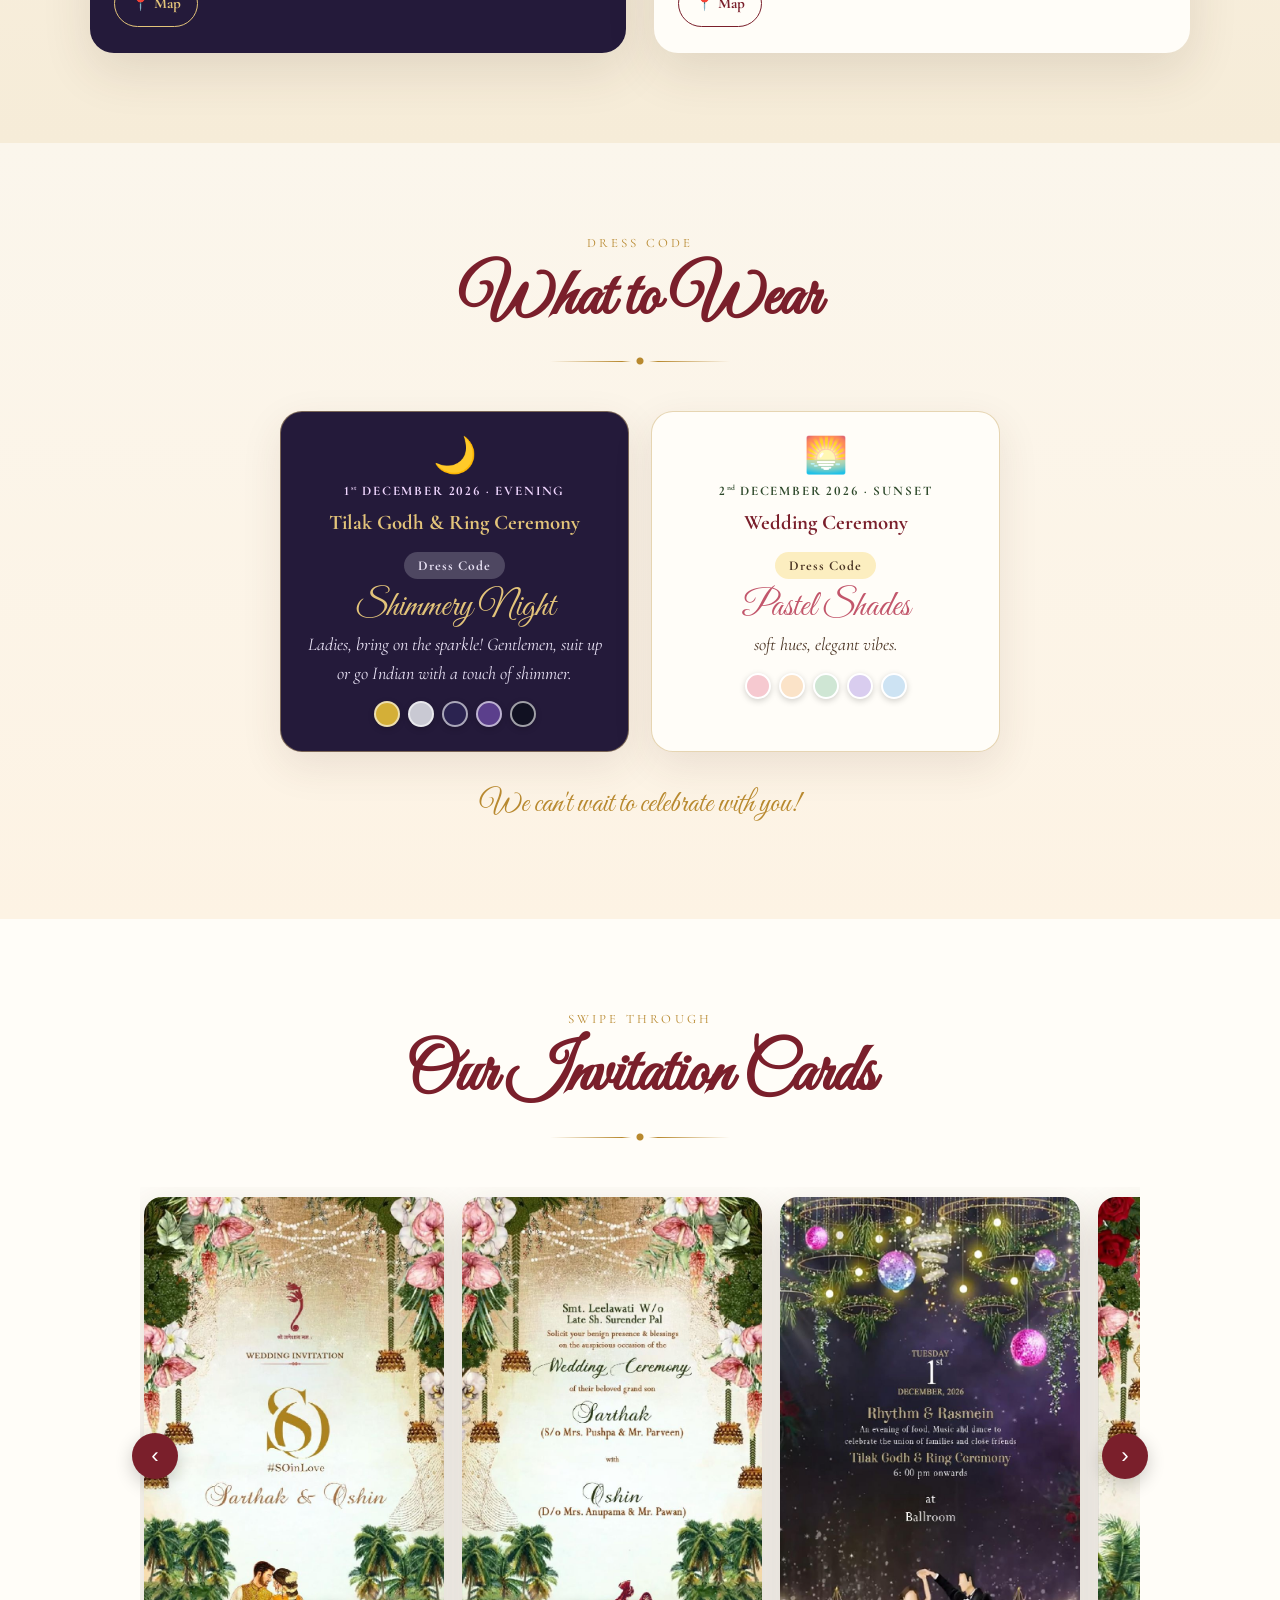
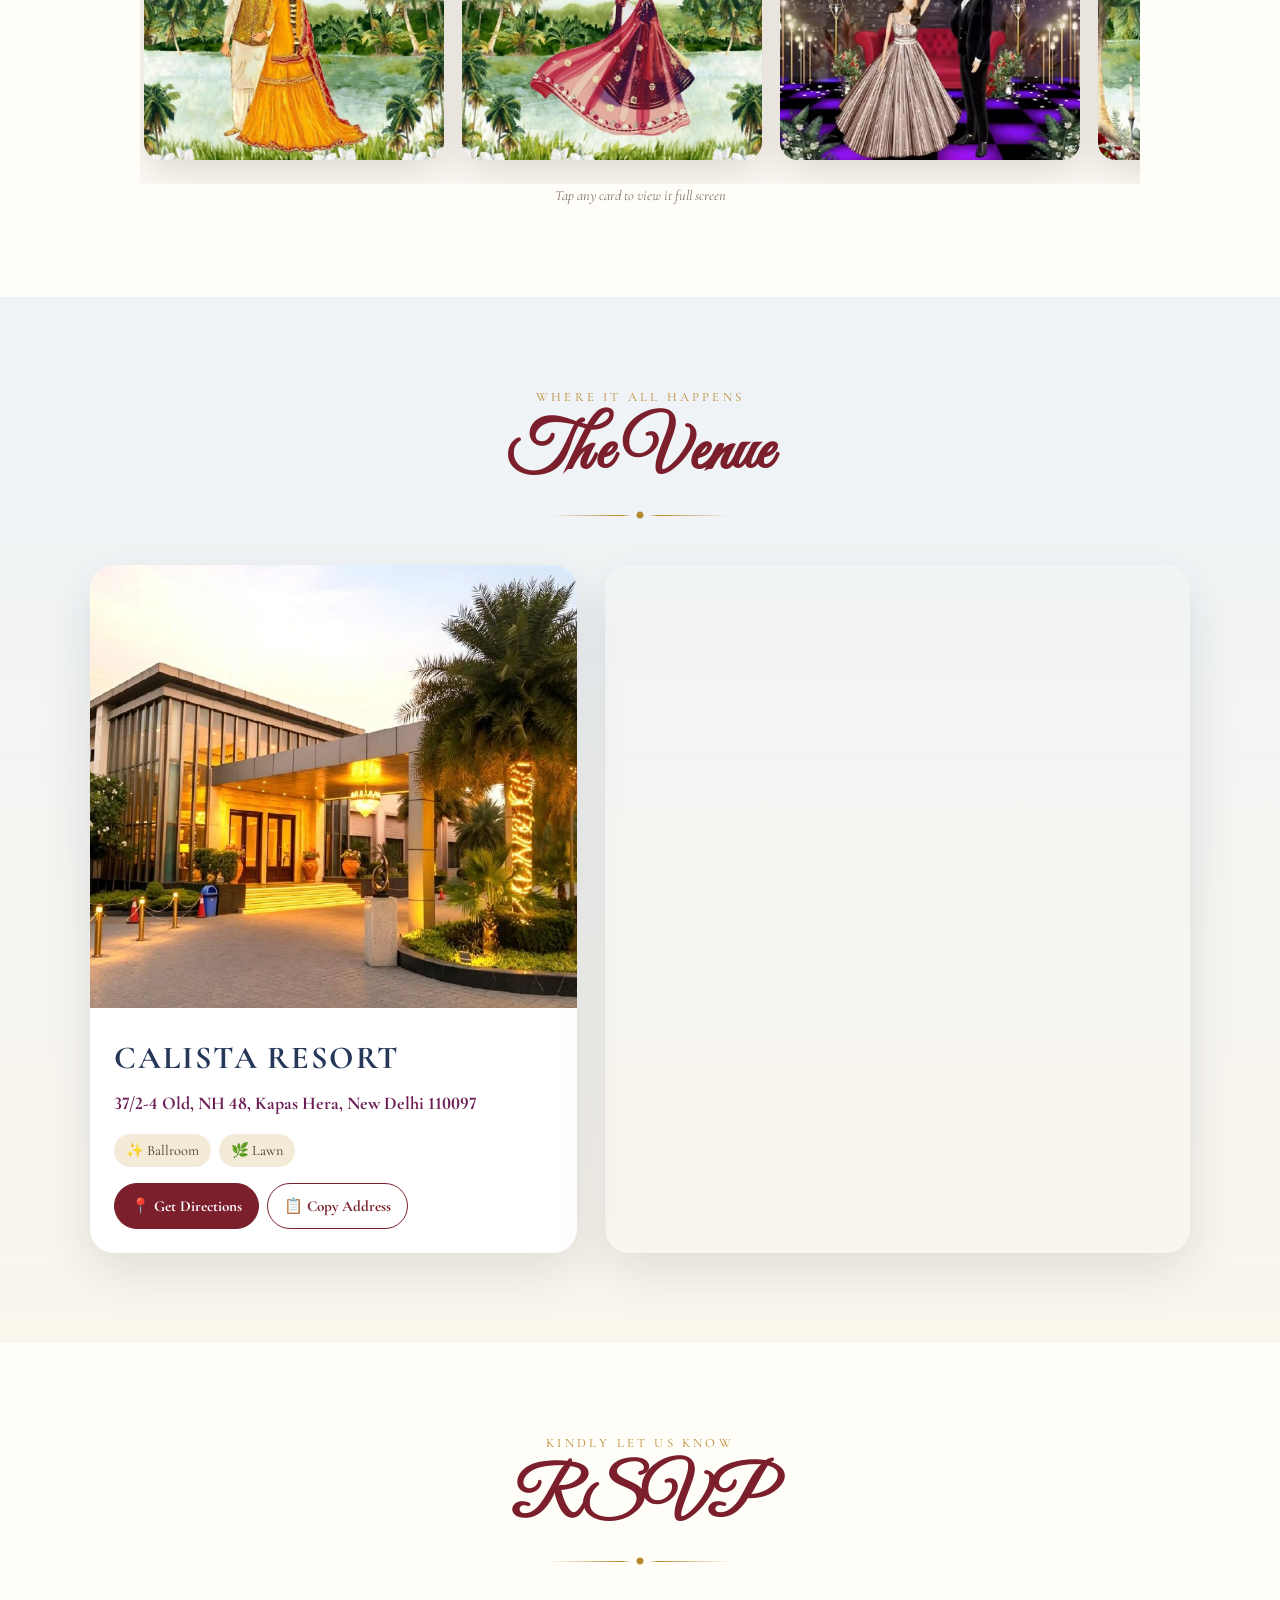
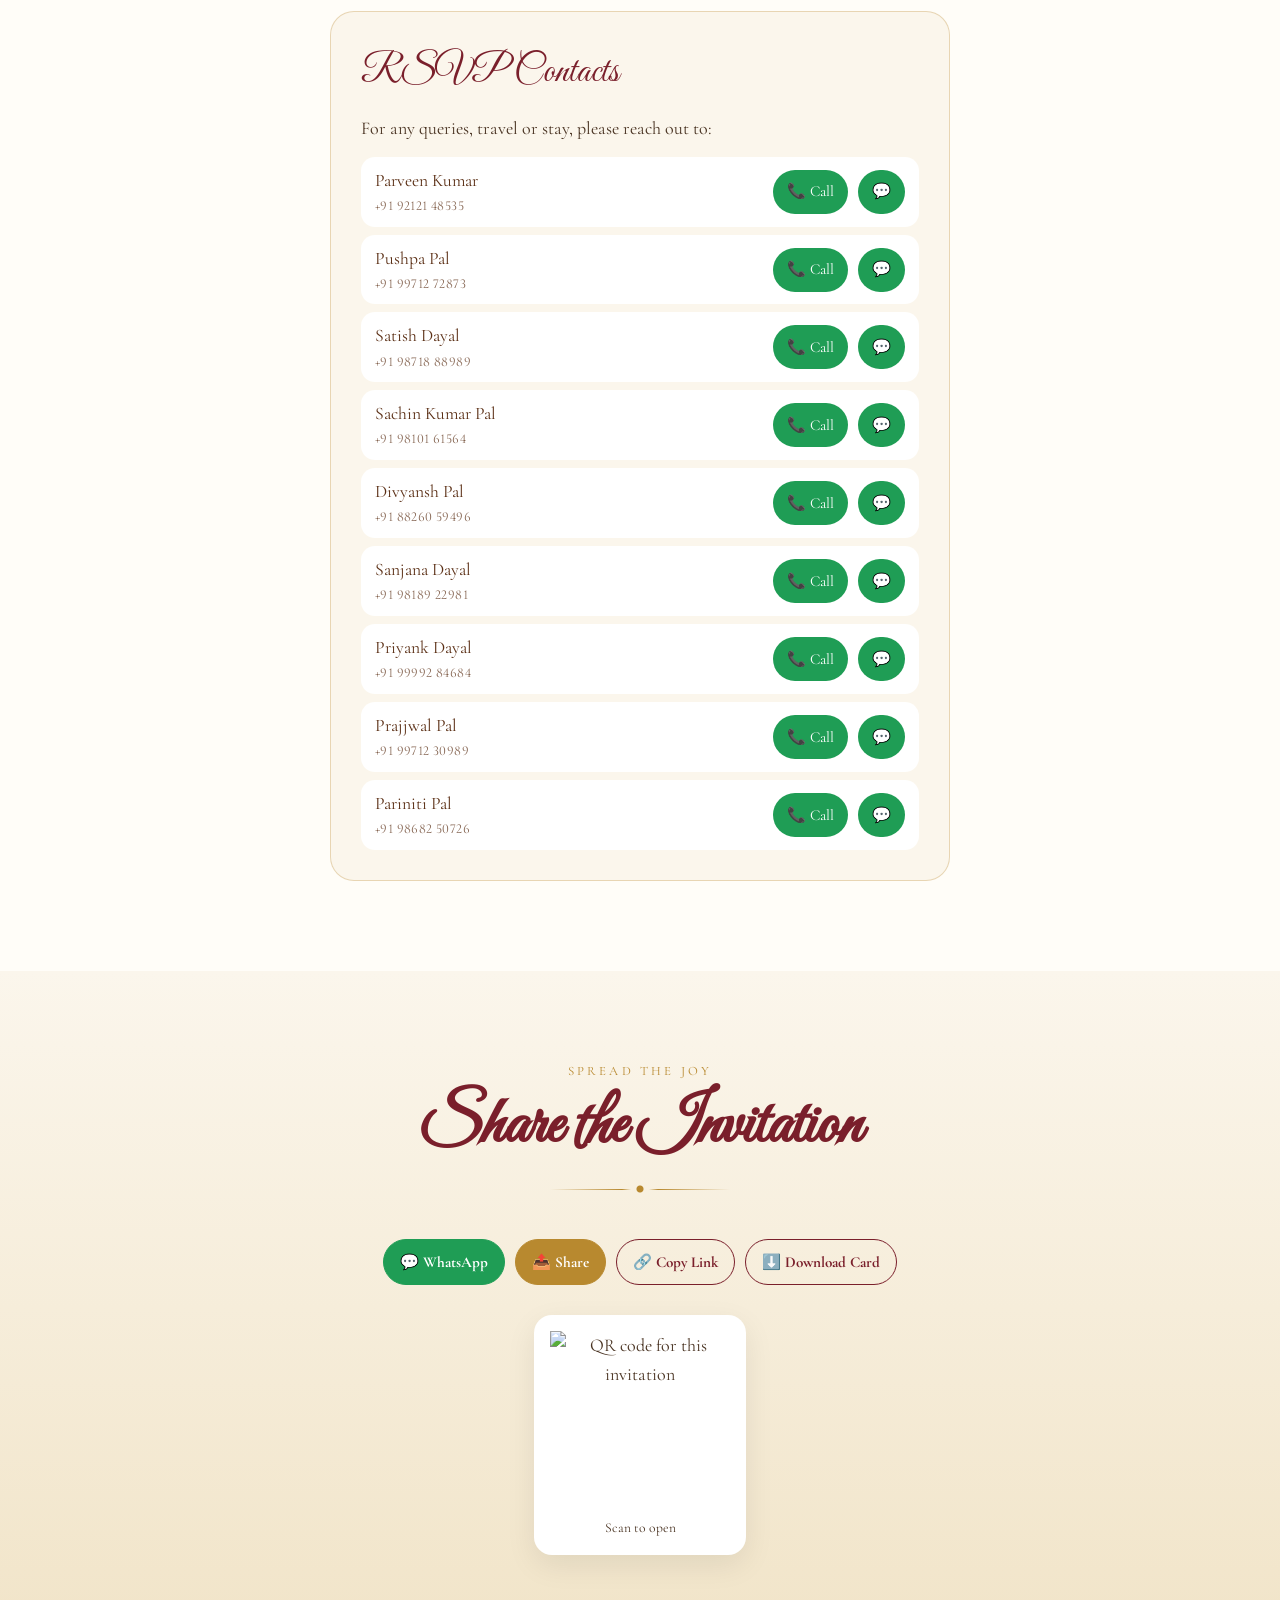
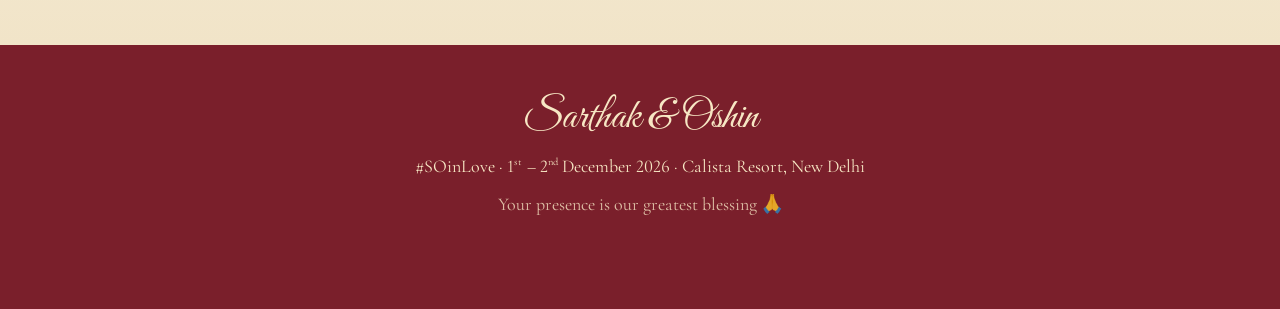
==== commit 8b8e4faa: "Add dress code section and per-event dress codes" ====
--- a/engagement-wedding/index.html
+++ b/engagement-wedding/index.html
@@ -16,7 +16,7 @@
 <link rel="preconnect" href="https://fonts.googleapis.com">
 <link rel="preconnect" href="https://fonts.gstatic.com" crossorigin>
 <link href="https://fonts.googleapis.com/css2?family=Cormorant+Garamond:ital,wght@0,400;0,600;0,700;1,400&family=Great+Vibes&family=Tiro+Devanagari+Hindi&display=swap" rel="stylesheet">
-<link rel="stylesheet" href="style.css?v=202611012254">
+<link rel="stylesheet" href="style.css?v=202611012300">
 </head>
 <body class="locked">
 
@@ -39,7 +39,7 @@
 </div>
 
 <nav id="nav">
-  <a href="#home">Home</a><a href="#invite">Invitation</a><a href="#events">Events</a>
+  <a href="#home">Home</a><a href="#invite">Invitation</a><a href="#events">Events</a><a href="#dresscode">Dress Code</a>
   <a href="#gallery">Cards</a><a href="#venue">Venue</a><a href="#rsvp">RSVP</a><a href="#share">Share</a>
 </nav>
 
@@ -87,6 +87,17 @@
       <button class="day-tab" data-day="2">Wed · 2<sup class="ord">nd</sup> Dec</button>
     </div>
     <div class="events-grid" id="events-grid"></div>
+  </div>
+</section>
+
+<!-- Dress code -->
+<section id="dresscode">
+  <div class="wrap">
+    <p class="subtitle reveal">Dress Code</p>
+    <h2 class="title reveal">What to Wear</h2>
+    <div class="divider"></div>
+    <div class="dress-grid" id="dress-grid"></div>
+    <p class="dc-sign reveal">We can't wait to celebrate with you!</p>
   </div>
 </section>
 
@@ -180,6 +191,6 @@
 <button class="fab" id="top-btn" aria-label="Back to top">↑</button>
 <div id="toast"></div>
 
-<script src="app.js?v=202611012254"></script>
+<script src="app.js?v=202611012300"></script>
 </body>
 </html>
--- a/engagement-wedding/style.css
+++ b/engagement-wedding/style.css
@@ -275,3 +275,24 @@
 .ev-art[style*="page-5"]{aspect-ratio:760/450}   /* Wedding couple */
 .venue-photo{height:auto;aspect-ratio:760/690;background-size:100% auto!important;background-position:center 76%!important}
 .hero-art{aspect-ratio:760/640;-webkit-mask-image:linear-gradient(to bottom,transparent 0%,#000 18%);mask-image:linear-gradient(to bottom,transparent 0%,#000 18%)}
+
+/* ---- Dress code ---- */
+#dresscode{background:linear-gradient(180deg,var(--cream),#fdf3e4)}
+.dress-grid{display:grid;grid-template-columns:repeat(auto-fit,minmax(250px,1fr));gap:22px;max-width:1000px;margin:0 auto}
+.dc{background:var(--ivory);border:1px solid rgba(184,137,47,.35);border-radius:22px;padding:26px 22px 24px;text-align:center;box-shadow:0 14px 40px rgba(74,52,35,.1)}
+.dc-icon{font-size:2.2rem;line-height:1}
+.dc-day{margin-top:8px;font-size:.82rem;font-weight:700;letter-spacing:.14em;text-transform:uppercase;color:var(--green)}
+.dc h3{font-size:1.3rem;color:var(--maroon);margin:4px 0 10px}
+.dc-label{display:inline-block;padding:3px 14px;border-radius:14px;background:rgba(242,197,49,.28);font-size:.85rem;font-weight:700;letter-spacing:.08em;color:var(--ink)}
+.dc-title{font-family:var(--script);font-size:2.2rem;line-height:1.15;color:var(--rose);margin:8px 0 2px}
+.dc-note{font-style:italic;margin:0 0 4px}
+.dc-swatches{display:flex;justify-content:center;gap:8px;margin-top:14px}
+.dc-swatches span{width:26px;height:26px;border-radius:50%;border:2px solid #fff;box-shadow:0 2px 6px rgba(0,0,0,.18)}
+.dc.night{background:var(--night);color:#e9e2f5;border-color:rgba(227,196,122,.45)}
+.dc.night h3,.dc.night .dc-title{color:#e3c47a}
+.dc.night .dc-day{color:#f1d7ff}
+.dc.night .dc-label{background:rgba(201,201,211,.25);color:#e9e2f5}
+.dc.night .dc-swatches span{border-color:rgba(255,255,255,.6)}
+.dc-sign{text-align:center;font-family:var(--script);font-size:1.9rem;color:var(--gold);margin-top:28px}
+.dress-grid:has(> .dc:only-child){max-width:420px}
+.dress-grid:has(> .dc:nth-child(2):last-child){max-width:720px}
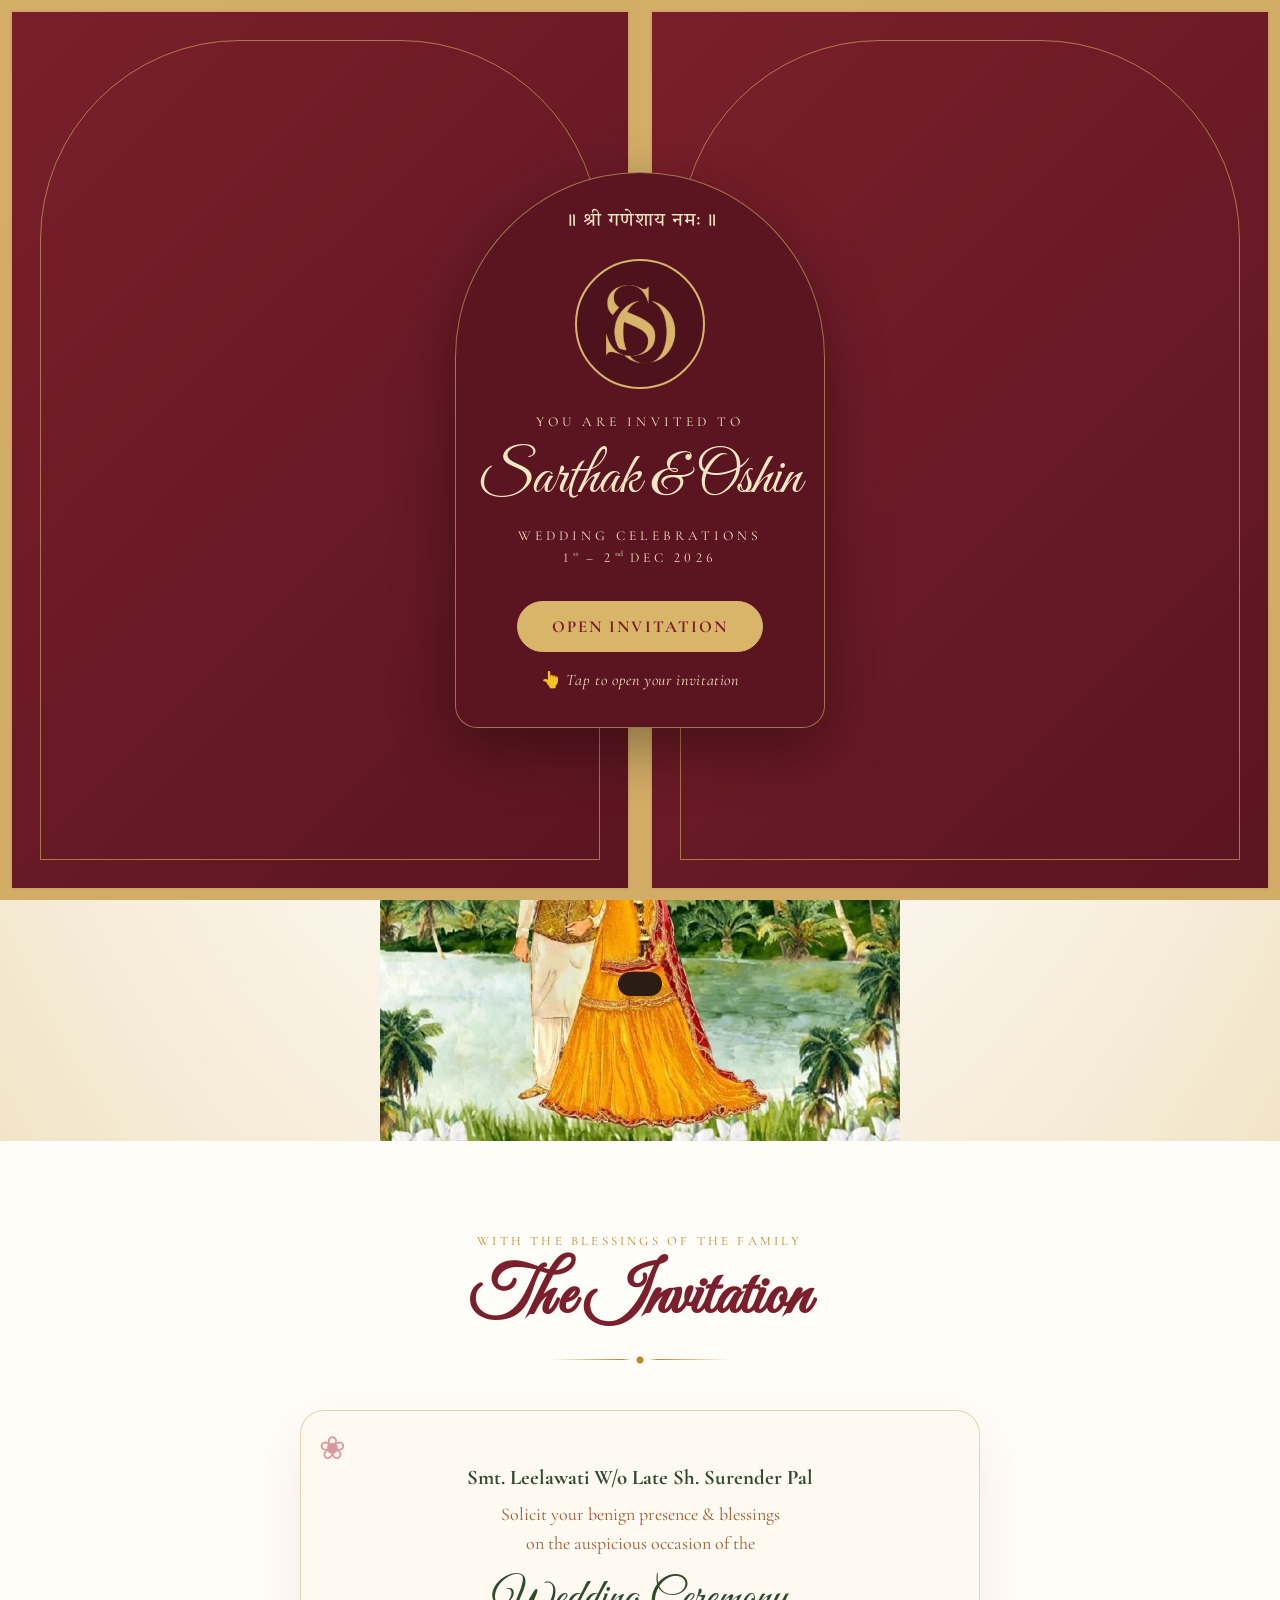
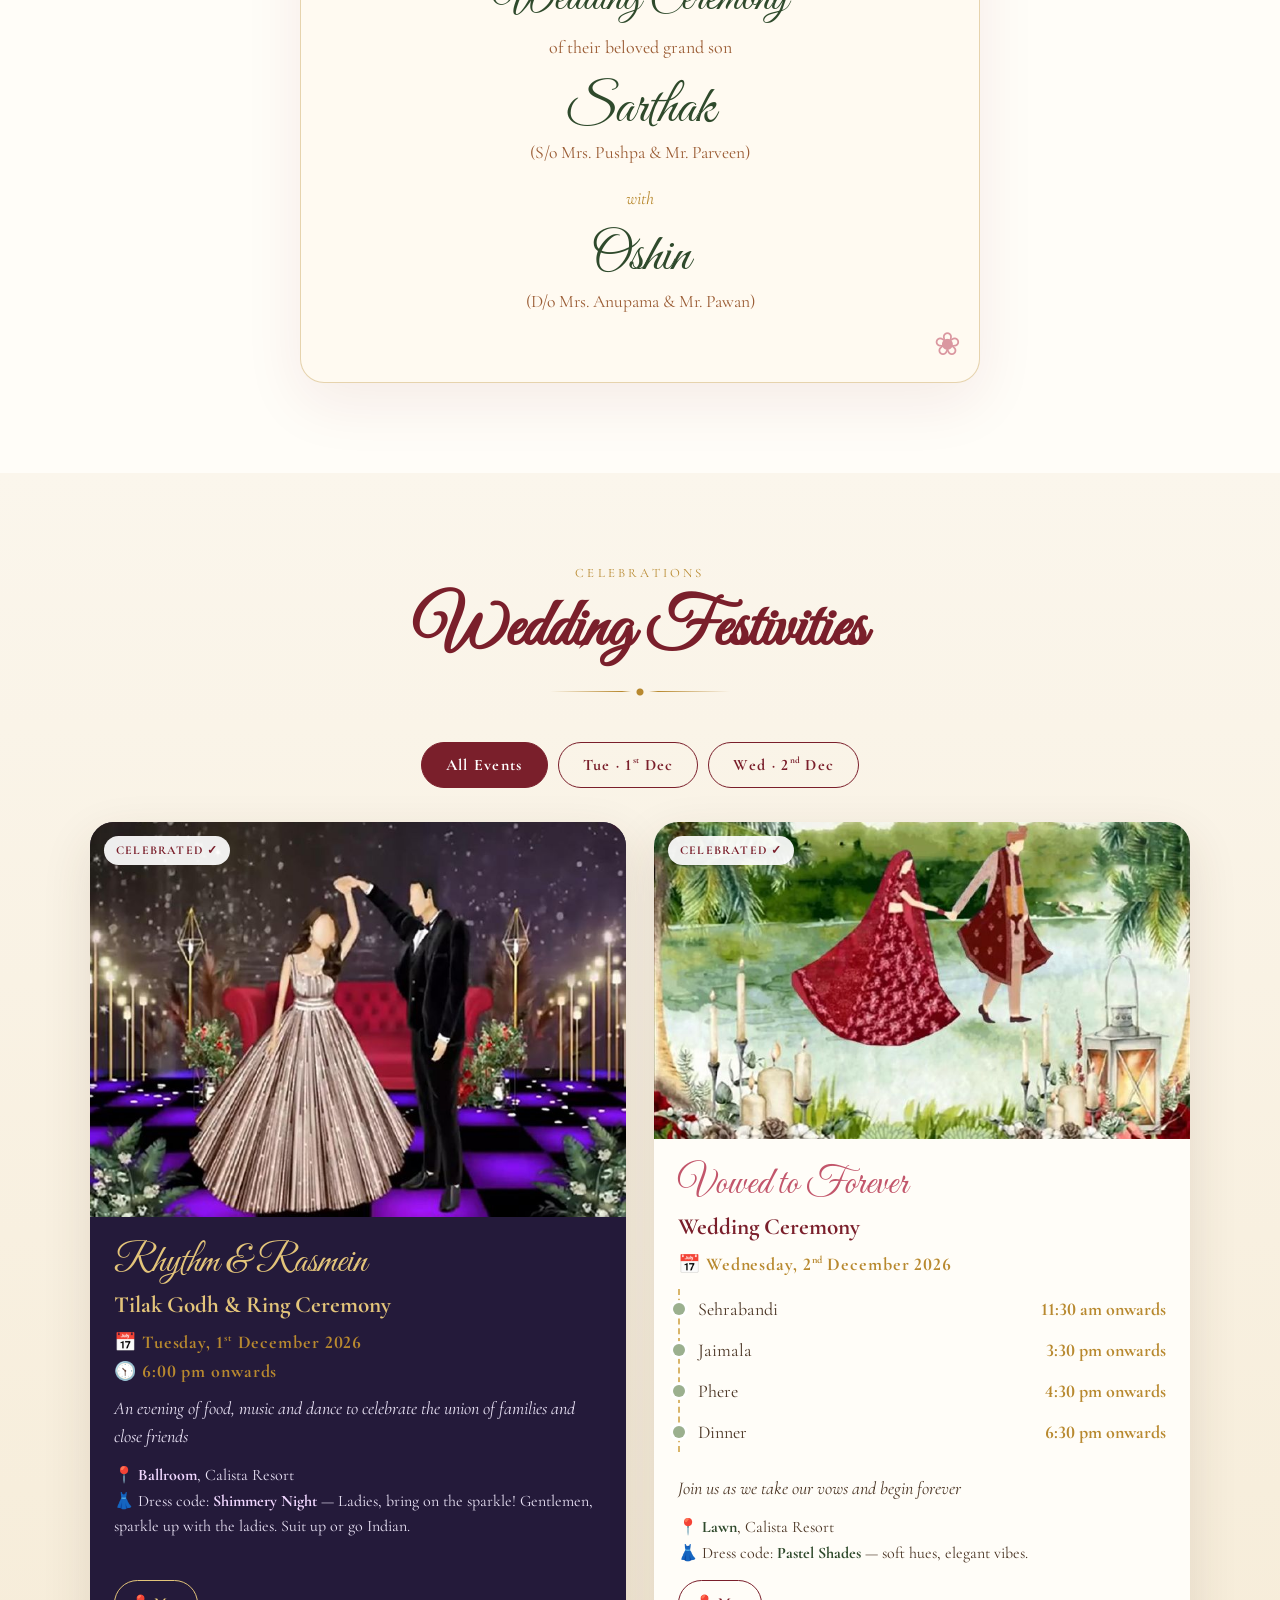
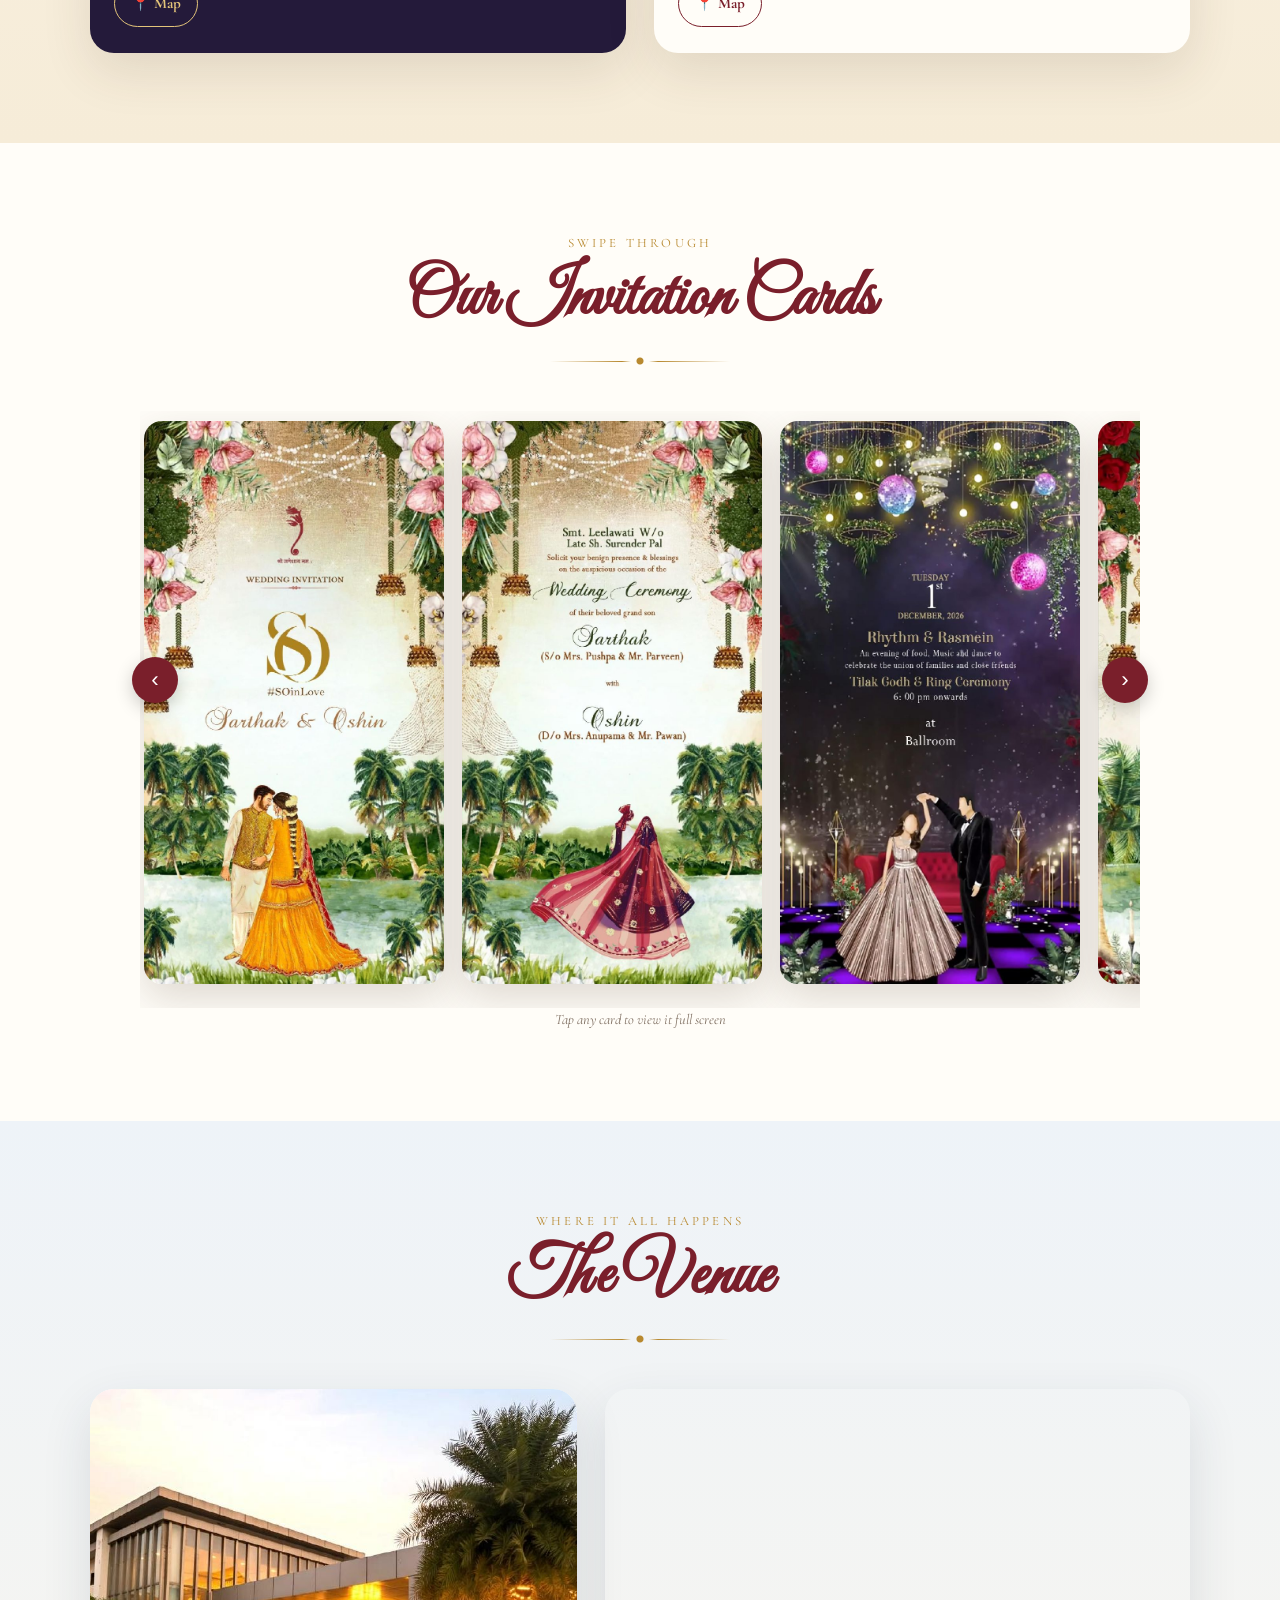
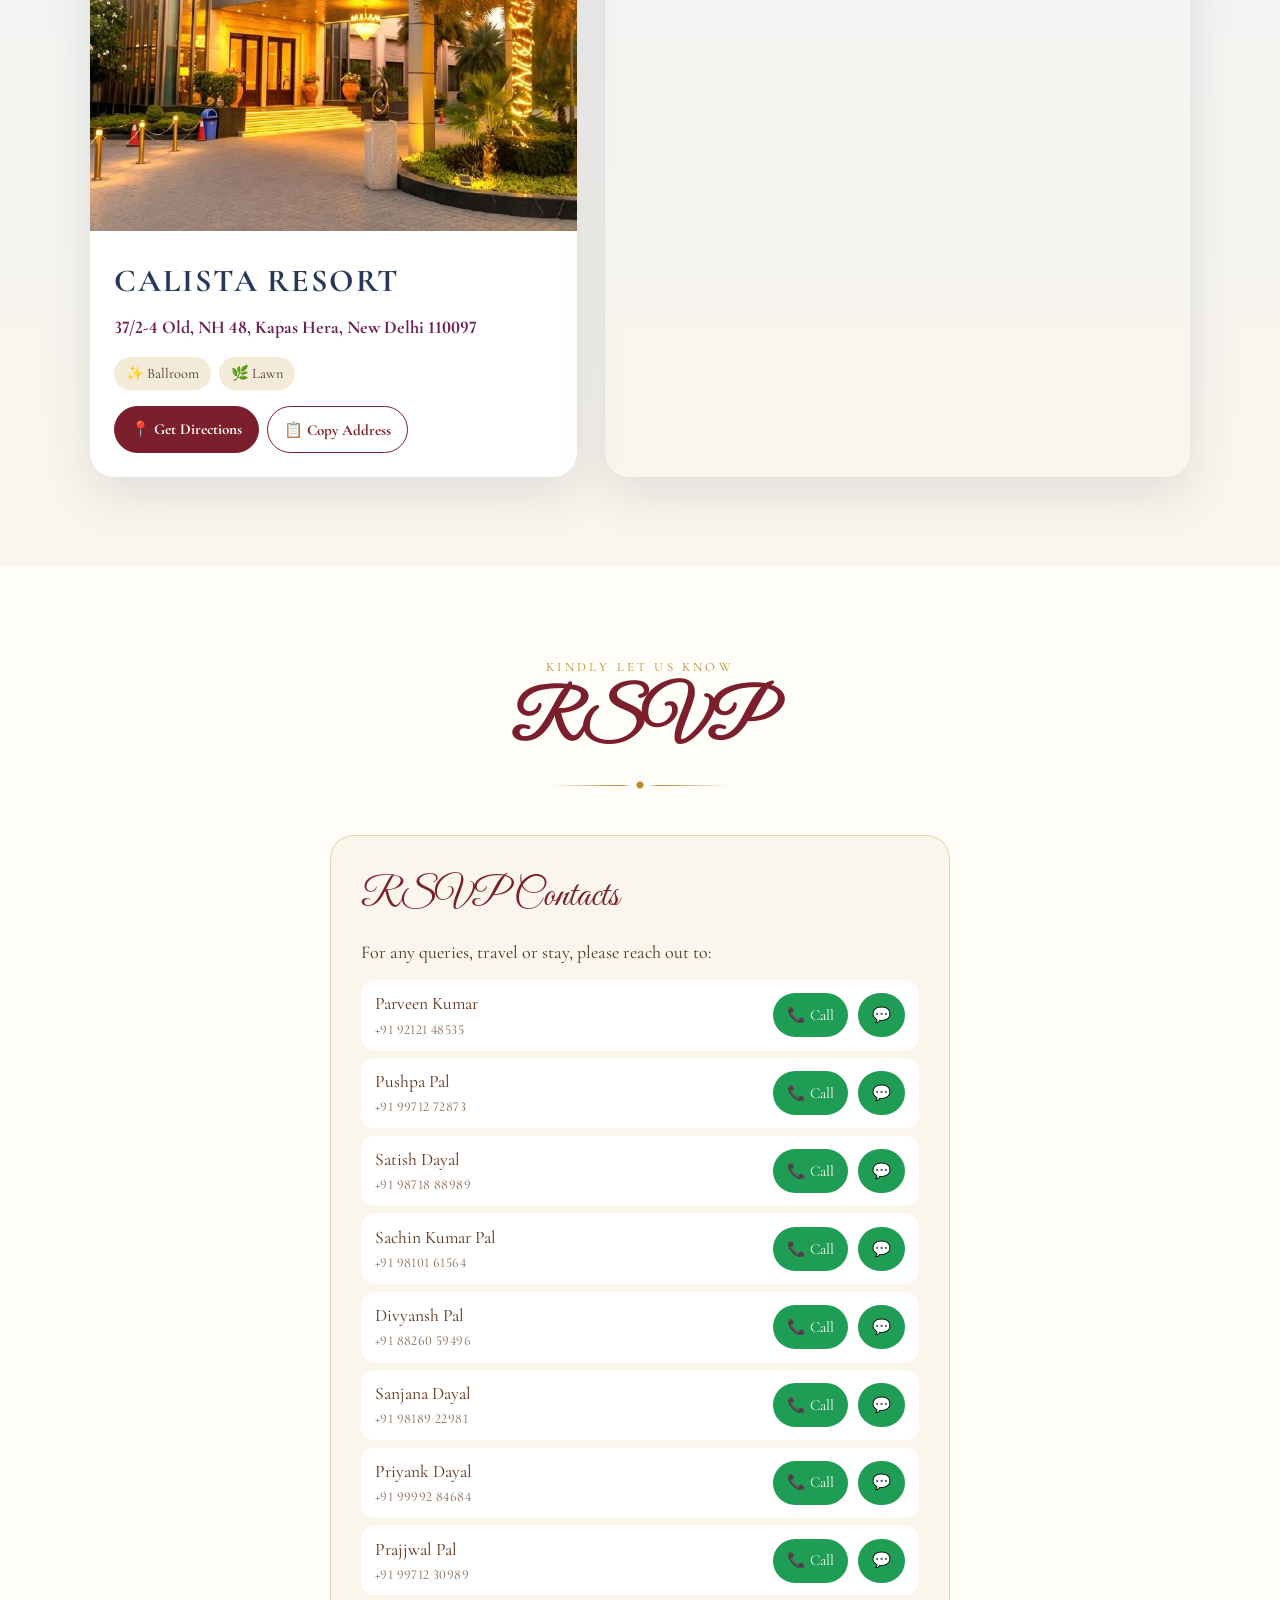
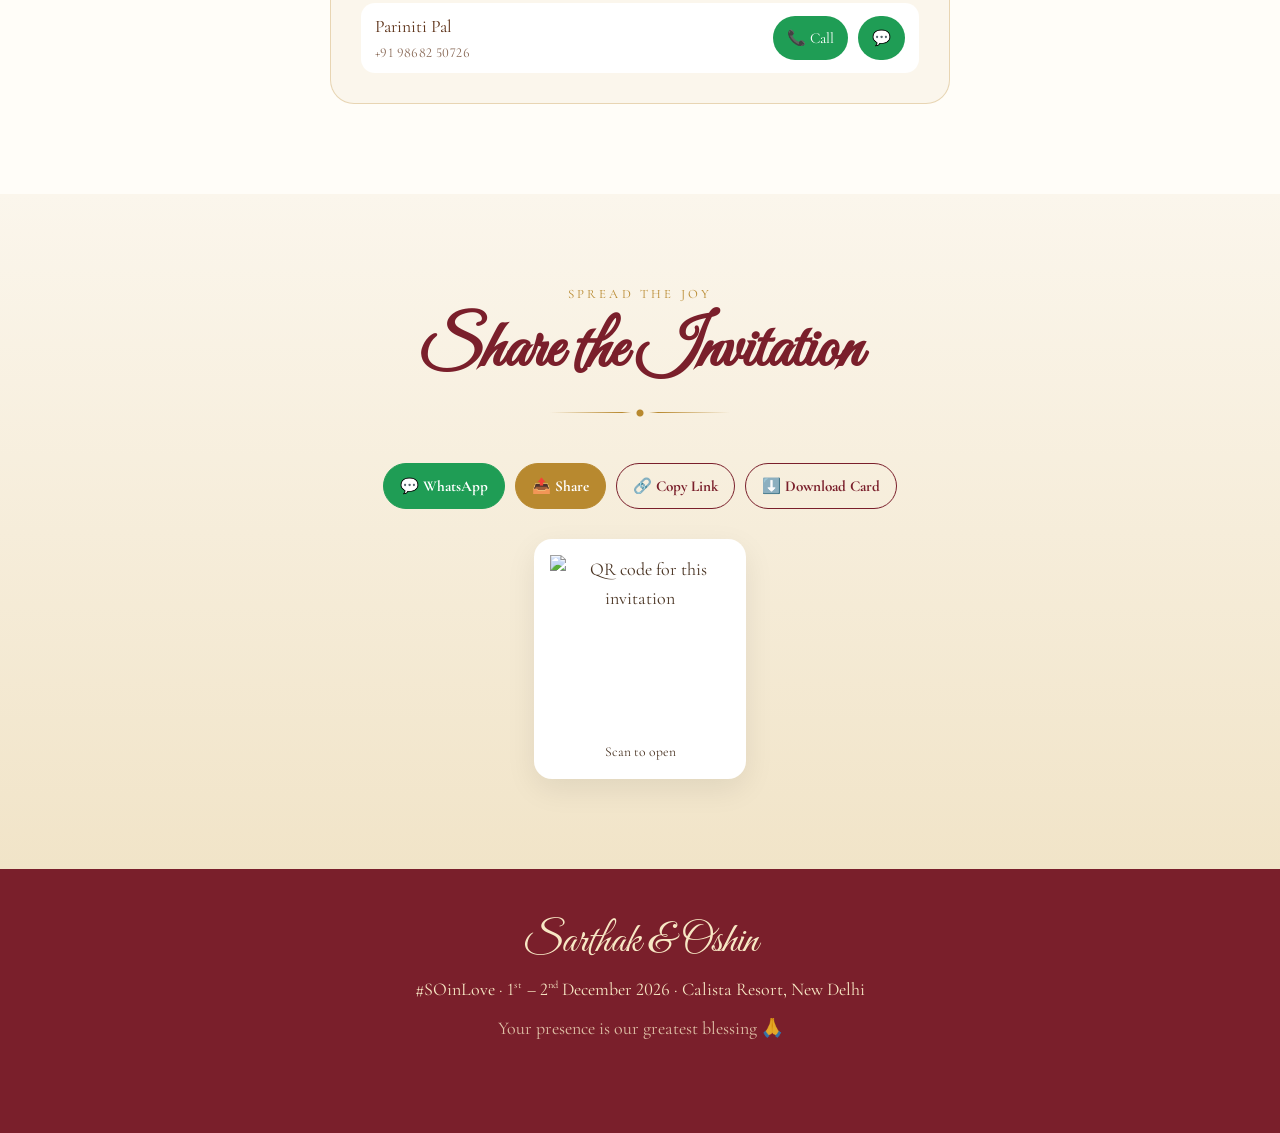
==== commit 03ada838: "Remove dress code section; reword engagement dress code" ====
--- a/engagement-wedding/index.html
+++ b/engagement-wedding/index.html
@@ -16,7 +16,7 @@
 <link rel="preconnect" href="https://fonts.googleapis.com">
 <link rel="preconnect" href="https://fonts.gstatic.com" crossorigin>
 <link href="https://fonts.googleapis.com/css2?family=Cormorant+Garamond:ital,wght@0,400;0,600;0,700;1,400&family=Great+Vibes&family=Tiro+Devanagari+Hindi&display=swap" rel="stylesheet">
-<link rel="stylesheet" href="style.css?v=202611012300">
+<link rel="stylesheet" href="style.css?v=202611012309">
 </head>
 <body class="locked">
 
@@ -39,7 +39,7 @@
 </div>
 
 <nav id="nav">
-  <a href="#home">Home</a><a href="#invite">Invitation</a><a href="#events">Events</a><a href="#dresscode">Dress Code</a>
+  <a href="#home">Home</a><a href="#invite">Invitation</a><a href="#events">Events</a>
   <a href="#gallery">Cards</a><a href="#venue">Venue</a><a href="#rsvp">RSVP</a><a href="#share">Share</a>
 </nav>
 
@@ -87,17 +87,6 @@
       <button class="day-tab" data-day="2">Wed · 2<sup class="ord">nd</sup> Dec</button>
     </div>
     <div class="events-grid" id="events-grid"></div>
-  </div>
-</section>
-
-<!-- Dress code -->
-<section id="dresscode">
-  <div class="wrap">
-    <p class="subtitle reveal">Dress Code</p>
-    <h2 class="title reveal">What to Wear</h2>
-    <div class="divider"></div>
-    <div class="dress-grid" id="dress-grid"></div>
-    <p class="dc-sign reveal">We can't wait to celebrate with you!</p>
   </div>
 </section>
 
@@ -191,6 +180,6 @@
 <button class="fab" id="top-btn" aria-label="Back to top">↑</button>
 <div id="toast"></div>
 
-<script src="app.js?v=202611012300"></script>
+<script src="app.js?v=202611012309"></script>
 </body>
 </html>
--- a/engagement-wedding/style.css
+++ b/engagement-wedding/style.css
@@ -276,23 +276,3 @@
 .venue-photo{height:auto;aspect-ratio:760/690;background-size:100% auto!important;background-position:center 76%!important}
 .hero-art{aspect-ratio:760/640;-webkit-mask-image:linear-gradient(to bottom,transparent 0%,#000 18%);mask-image:linear-gradient(to bottom,transparent 0%,#000 18%)}
 
-/* ---- Dress code ---- */
-#dresscode{background:linear-gradient(180deg,var(--cream),#fdf3e4)}
-.dress-grid{display:grid;grid-template-columns:repeat(auto-fit,minmax(250px,1fr));gap:22px;max-width:1000px;margin:0 auto}
-.dc{background:var(--ivory);border:1px solid rgba(184,137,47,.35);border-radius:22px;padding:26px 22px 24px;text-align:center;box-shadow:0 14px 40px rgba(74,52,35,.1)}
-.dc-icon{font-size:2.2rem;line-height:1}
-.dc-day{margin-top:8px;font-size:.82rem;font-weight:700;letter-spacing:.14em;text-transform:uppercase;color:var(--green)}
-.dc h3{font-size:1.3rem;color:var(--maroon);margin:4px 0 10px}
-.dc-label{display:inline-block;padding:3px 14px;border-radius:14px;background:rgba(242,197,49,.28);font-size:.85rem;font-weight:700;letter-spacing:.08em;color:var(--ink)}
-.dc-title{font-family:var(--script);font-size:2.2rem;line-height:1.15;color:var(--rose);margin:8px 0 2px}
-.dc-note{font-style:italic;margin:0 0 4px}
-.dc-swatches{display:flex;justify-content:center;gap:8px;margin-top:14px}
-.dc-swatches span{width:26px;height:26px;border-radius:50%;border:2px solid #fff;box-shadow:0 2px 6px rgba(0,0,0,.18)}
-.dc.night{background:var(--night);color:#e9e2f5;border-color:rgba(227,196,122,.45)}
-.dc.night h3,.dc.night .dc-title{color:#e3c47a}
-.dc.night .dc-day{color:#f1d7ff}
-.dc.night .dc-label{background:rgba(201,201,211,.25);color:#e9e2f5}
-.dc.night .dc-swatches span{border-color:rgba(255,255,255,.6)}
-.dc-sign{text-align:center;font-family:var(--script);font-size:1.9rem;color:var(--gold);margin-top:28px}
-.dress-grid:has(> .dc:only-child){max-width:420px}
-.dress-grid:has(> .dc:nth-child(2):last-child){max-width:720px}
